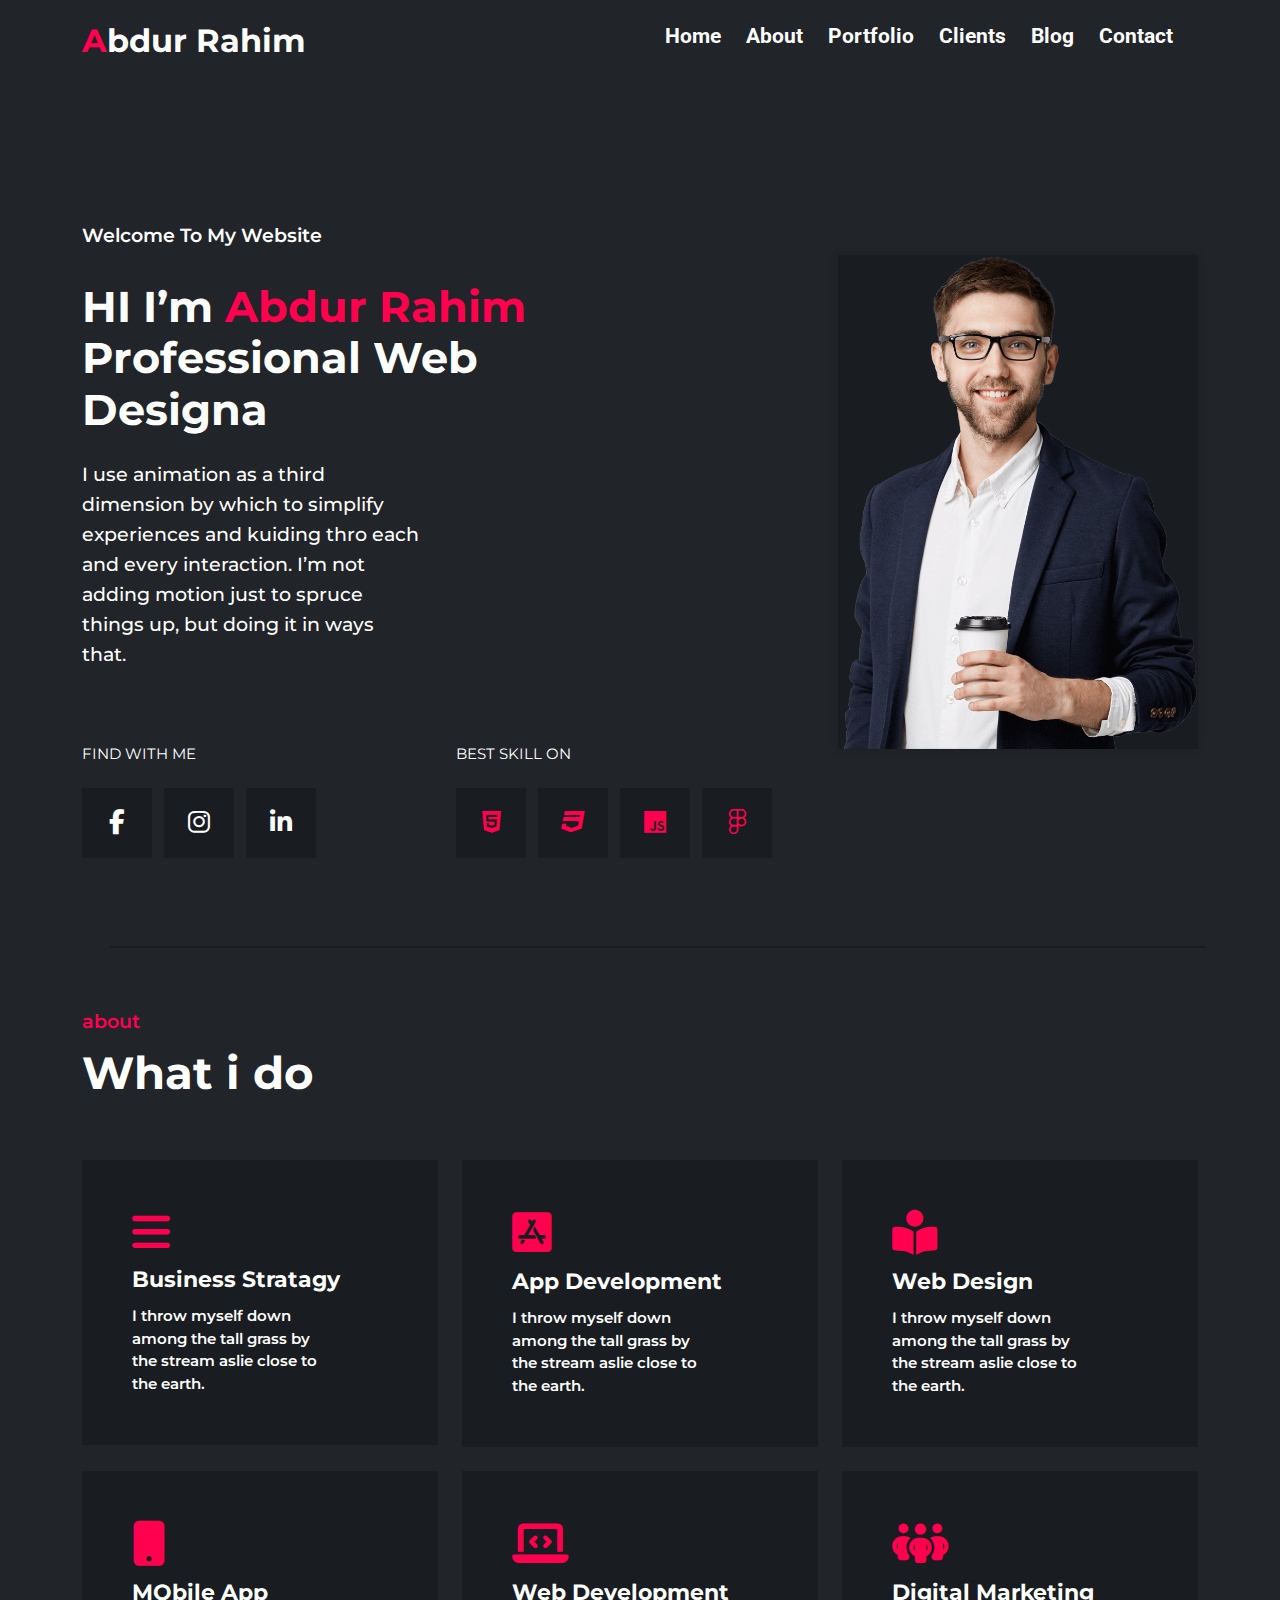
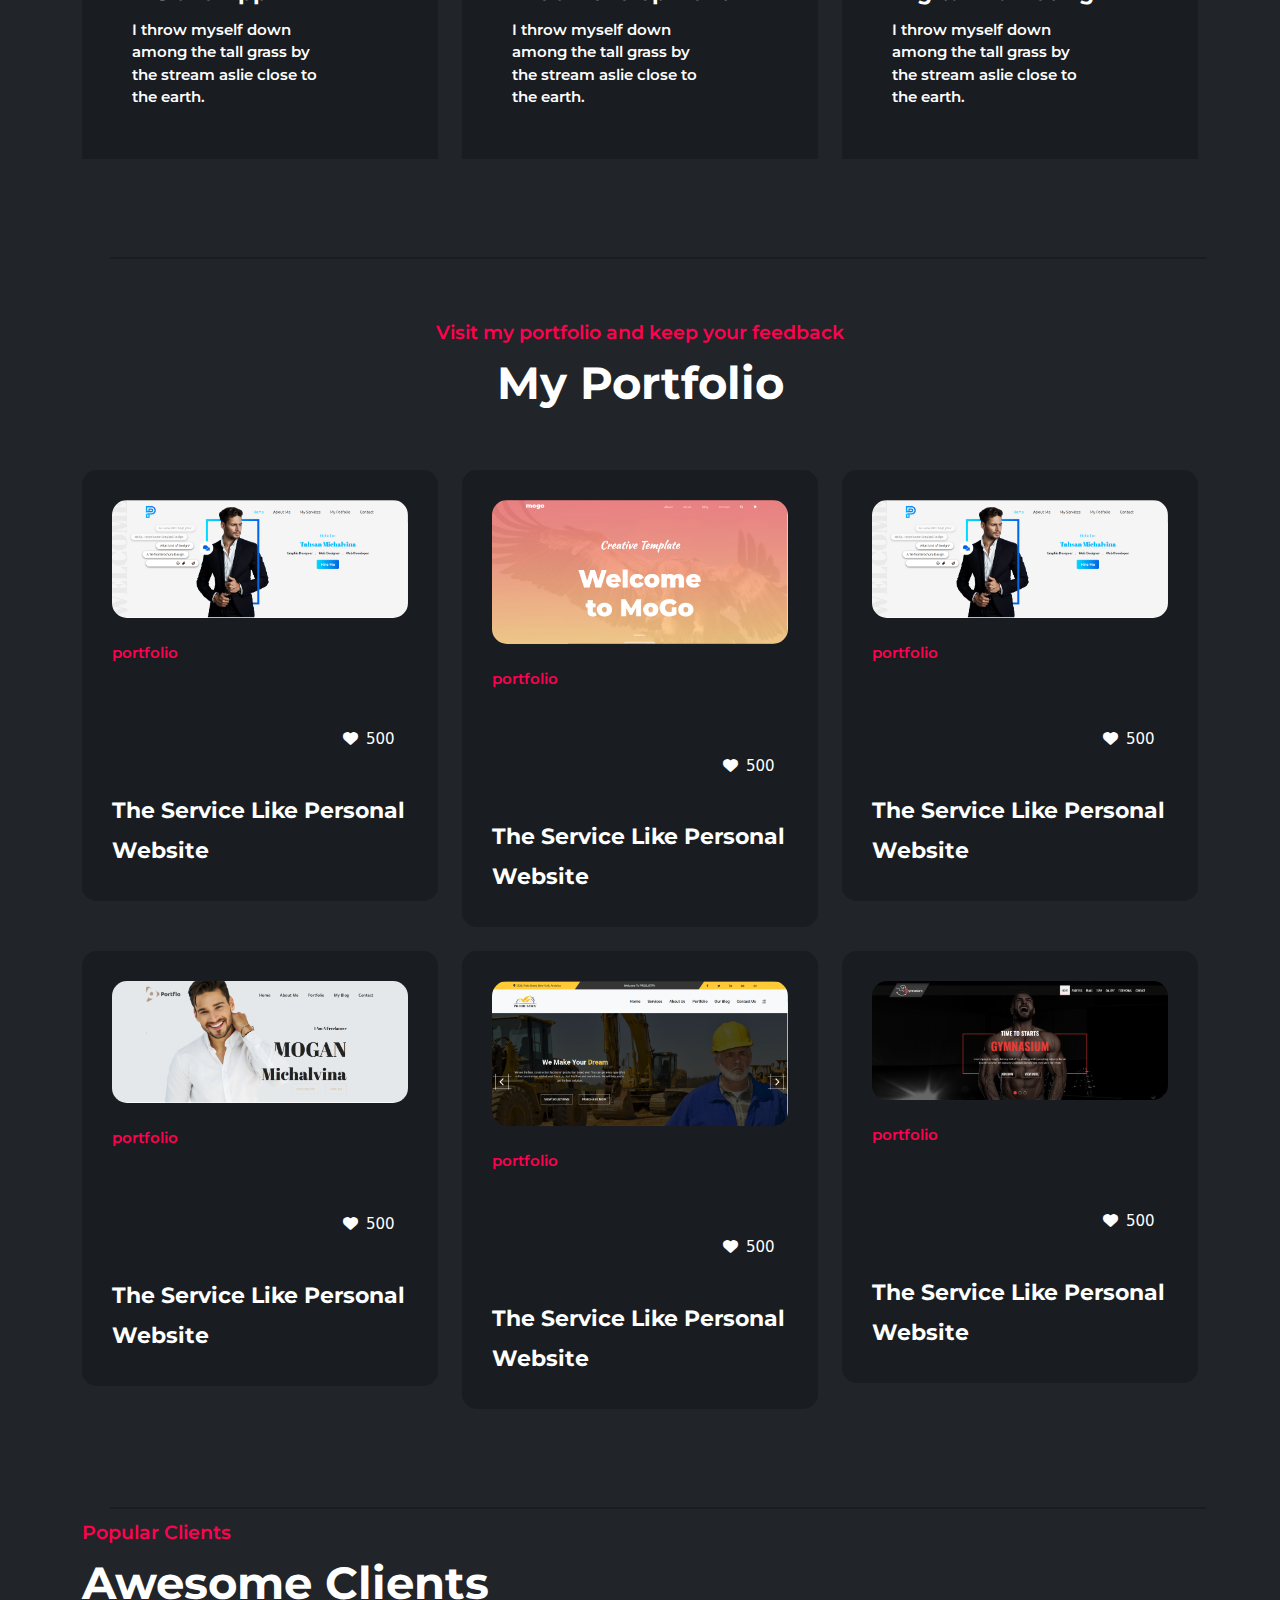
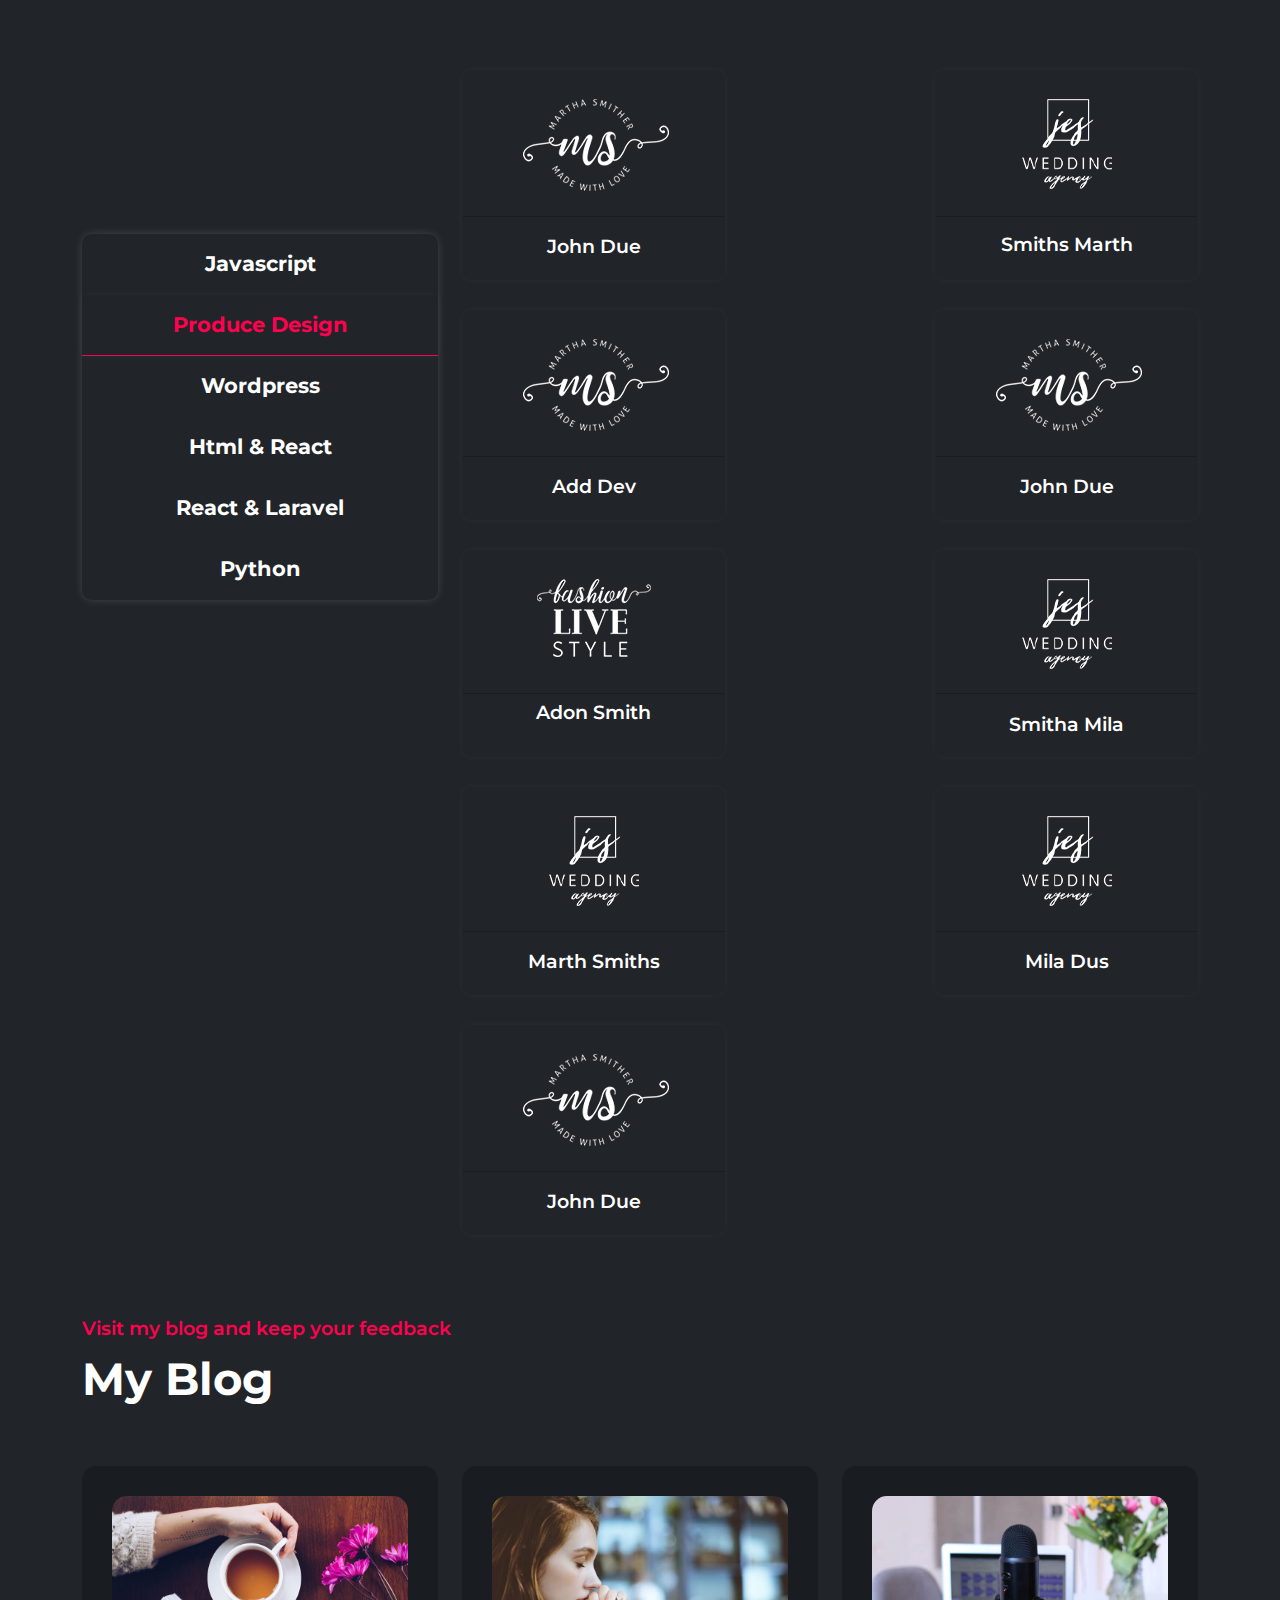
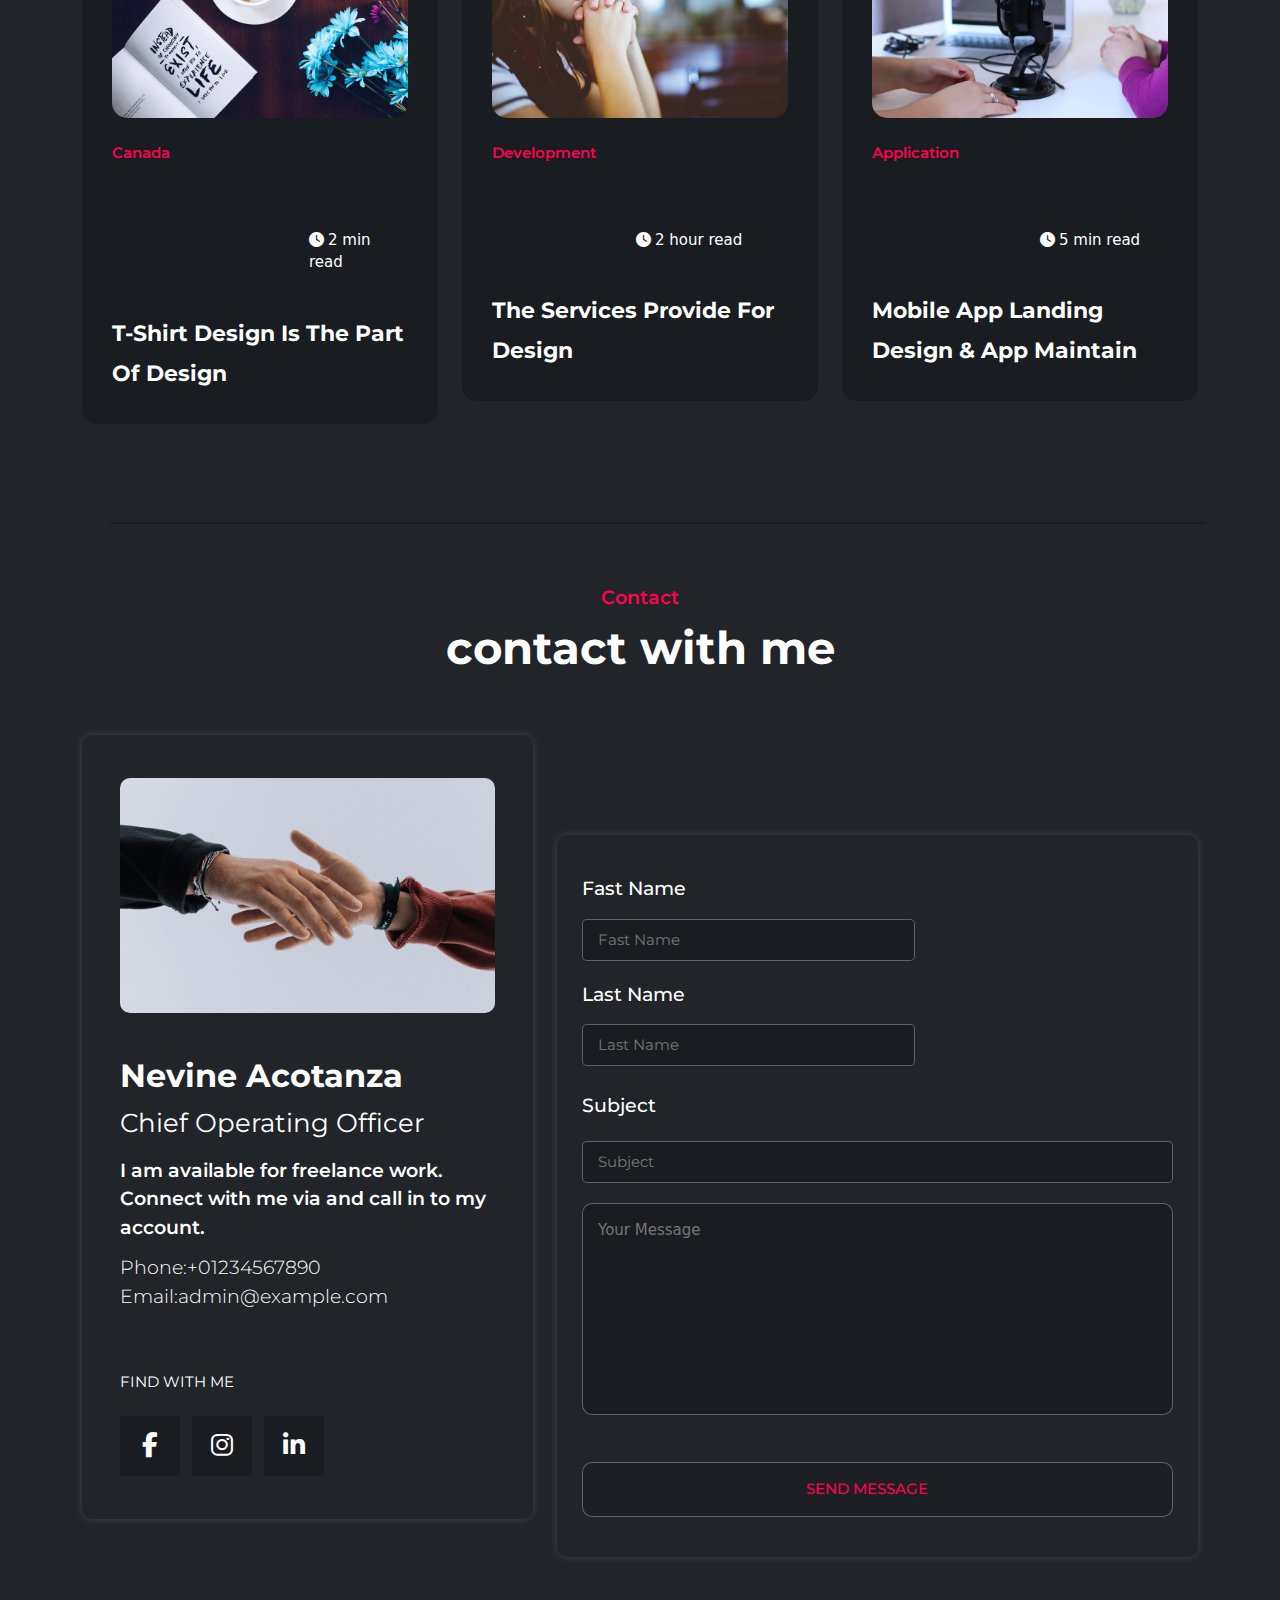
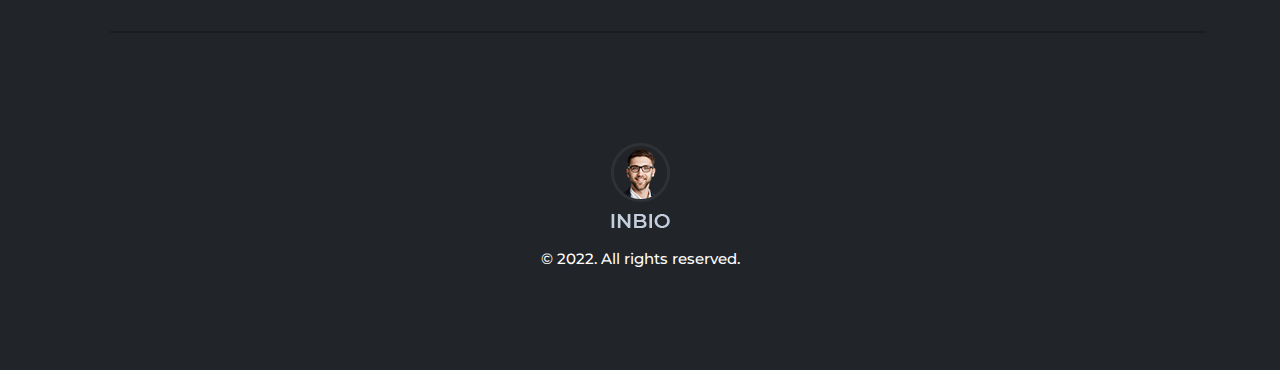
==== index.html @ f0bd6eda "added file" ====
<!DOCTYPE html>
<html lang="en">

<head>
    <meta charset="UTF-8">
    <meta http-equiv="X-UA-Compatible" content="IE=edge">
    <meta name="viewport" content="width=device-width, initial-scale=1.0">
    <title>portfolio</title>
    <!-- fonts starts -->
    <link
        href="https://fonts.googleapis.com/css2?family=Montserrat:wght@100;200;300;400;500;600;700;800;900&family=Roboto:wght@300;400;500;700&display=swap"
        rel="stylesheet">
    <!-- fonts ends -->

    <!-- fontawesome starts -->
    <link rel="stylesheet" href="https://cdnjs.cloudflare.com/ajax/libs/font-awesome/6.1.1/css/all.min.css">
    <!-- fontawesome ends -->

    <!-- bootstrap starts -->
    <link rel="stylesheet" href="css/bootstrap.min.css">
    <!-- bootstrap ends -->

    <!-- main css starts -->
    <link rel="stylesheet" href="css/style.css">
    <!-- main css ends -->
</head>

<body>
    <!-- manu starts -->
    <nav class="navbar navbar-expand-lg navbar-light bg-color1 p-0">
        <div class="container">
            <a class="navbar-brand text-capitalize mos-bold fs-32 text-white p-0" href="#"><span
                    class="brand">a</span>bdur rahim</a>
            <button class="navbar-toggler" type="button" data-bs-toggle="collapse"
                data-bs-target="#navbarSupportedContent" aria-controls="navbarSupportedContent" aria-expanded="false"
                aria-label="Toggle navigation">
                <span class="navbar-toggler-icon"></span>
            </button>
            <div class="collapse navbar-collapse" id="navbarSupportedContent">
                <ul class="navbar-nav ms-auto mb-2 mb-lg-0 ">
                    <li class="nav-item">
                        <a class="nav-link active robo-bold fs-21 text-capitalize text-white p-0" aria-current="page"
                            href="#">Home</a>
                    </li>
                    <li class="nav-item">
                        <a class="nav-link active robo-bold fs-21 text-capitalize text-white p-0" aria-current="page"
                            href="#">about</a>
                    </li>
                    <li class="nav-item">
                        <a class="nav-link active robo-bold fs-21 text-capitalize text-white p-0" aria-current="page"
                            href="#">portfolio</a>
                    </li>
                    <li class="nav-item">
                        <a class="nav-link active robo-bold fs-21 text-capitalize text-white p-0" aria-current="page"
                            href="#">clients</a>
                    </li>
                    <li class="nav-item">
                        <a class="nav-link active robo-bold fs-21 text-capitalize text-white p-0" aria-current="page"
                            href="#">blog</a>
                    </li>
                    <li class="nav-item">
                        <a class="nav-link active robo-bold fs-21 text-capitalize text-white p-0" aria-current="page"
                            href="#">contact</a>
                    </li>
                </ul>
            </div>
        </div>
    </nav>
    <!-- manu ends -->

    <!-- banner starts -->
    <section id="banner">
        <div class="container">
            <div class="row">

                <div class="col-lg-7">
                    <div class="banner-text">
                        <p class="mb-0 ps-0 banner-head mos-semi fs-19 text-white text-capitalize">welcome to my website
                        </p>
                        <h5 class="mb-0 fs-43 mos-bold text-capitalize text-white">HI I’m <span class="brand">Abdur
                                Rahim</span> professional web designa</h5>
                        <p class="mb-0 ps-0 banner-para mos-med fs-19 text-white">I use animation as a third dimension
                            by which to simplify experiences and kuiding thro each and every interaction. I’m not adding
                            motion just to spruce things up, but doing it in ways that.</p>
                        <div class="icon d-flex">
                            <div class="banner-icon">
                                <h6 class="mb-0 mos-reg fs-15 text-white text-capitalize">FIND WITH ME</h6>
                                <ul class="mb-0 ps-0 d-flex">
                                    <li><a href="#"><i class="fab fa-facebook-f text-white"></i></a></li>
                                    <li><a href="#"><i class="fab fa-instagram text-white"></i></a></li>
                                    <li><a href="#"><i class="fab fa-linkedin-in text-white"></i></a></li>               
                                </ul>
                            </div>
                            <div class="banner-icon">
                                <h6 class="mb-0 mos-reg fs-15 text-white text-capitalize">BEST SKILL ON</h6>
                                <ul class="mb-0 ps-0 d-flex">
                                    <li><i class="fa-brands fa-html5 brand"></i></li>
                                    <li><i class="fa-brands fa-css3 brand"></i></li>
                                    <li><i class="fa-brands fa-js brand"></i></li>               
                                    <li><i class="fa-brands fa-figma brand"></i></li>               
                                </ul>
                            </div>
                        </div>          
                    </div>
                </div>

                <div class="col-lg-5">
                    <div class="banner-img ms-auto">
                        <img src="images/banner-01.png" alt="">
                    </div>
                </div>

            </div>
        </div>
    </section>
    <!-- banner ends -->

    <!-- about starts -->
    <section id="about">
        <div class="container">
            <span class="brand mos-semi fs-19">about</span>
            <h6 class="mb-0 head mos-bold fs-45 text-white">What i do</h6>
            <div class="row">
                <div class="col-lg-4">
                    <div class="about-item bg-color2">
                        <i class="fa-solid fa-bars brand fs-43"></i>
                        <h6 class="mb-0 item-head mos-bold fs-22 text-capitalize text-white">Business Stratagy</h6>
                        <p class="mb-0 mos-semi fs-15 text-white item-para">I throw myself down among the tall grass by the stream aslie close to the earth.</p>
                    </div>
                </div>
                <div class="col-lg-4">
                    <div class="about-item bg-color2">
                        <i class="fa-brands fa-app-store-ios brand fs-45"></i>
                        <h6 class="mb-0 item-head mos-bold fs-22 text-capitalize text-white">App Development</h6>
                        <p class="mb-0 mos-semi fs-15 text-white item-para">I throw myself down among the tall grass by the stream aslie close to the earth.</p>
                    </div>
                </div>
                <div class="col-lg-4">
                    <div class="about-item bg-color2">
                        <i class="fa-solid fa-book-open-reader brand fs-45"></i>
                        <h6 class="mb-0 item-head mos-bold fs-22 text-capitalize text-white">Web design</h6>
                        <p class="mb-0 mos-semi fs-15 text-white item-para">I throw myself down among the tall grass by the stream aslie close to the earth.</p>
                    </div>
                </div>
                <div class="col-lg-4">
                    <div class="about-item bg-color2">
                        <i class="fa-solid fa-mobile-button brand fs-45"></i>
                        <h6 class="mb-0 item-head mos-bold fs-22 text-capitalize text-white">MObile App</h6>
                        <p class="mb-0 mos-semi fs-15 text-white item-para">I throw myself down among the tall grass by the stream aslie close to the earth.</p>
                    </div>
                </div>
                <div class="col-lg-4">
                    <div class="about-item bg-color2">
                        <i class="fa-solid fa-laptop-code brand fs-45"></i>
                        <h6 class="mb-0 item-head mos-bold fs-22 text-capitalize text-white">web Development</h6>
                        <p class="mb-0 mos-semi fs-15 text-white item-para">I throw myself down among the tall grass by the stream aslie close to the earth.</p>
                    </div>
                </div>
                <div class="col-lg-4">
                    <div class="about-item bg-color2">
                        <i class="fa-solid fa-people-group brand fs-45"></i>
                        <h6 class="mb-0 item-head mos-bold fs-22 text-capitalize text-white">digital marketing</h6>
                        <p class="mb-0 mos-semi fs-15 text-white item-para">I throw myself down among the tall grass by the stream aslie close to the earth.</p>
                    </div>
                </div>
            </div>
        </div>
    </section>
    <!-- about ends -->

    <!-- portfolio starts -->
    <section id="portfolio">
        <div class="container">
            <span class="brand mos-semi fs-19 d-block text-center">Visit my portfolio and keep your feedback</span>
            <h6 class="mb-0 head mos-bold fs-45 text-white text-center">My Portfolio</h6>
            <div class="row">
                <div class="col-lg-4">
                    <div class="portfolio-item bg-color2">
                        <img src="images/porfilio-2.png" alt="portfolio-img">
                        <span class="por-left brand mos-semi fs-15 d-inline-block">portfolio</span>
                        <span class="por-right d-inline-block text-white fs-15"><i class="fa-solid fa-heart me-2"></i>500</span>
                        <h5 class="mb-0 mos-bold fs-22 text-white text-capitalize">The service like personal website</h5>
                    </div>
                </div>
                <div class="col-lg-4">
                    <div class="portfolio-item bg-color2">
                        <img src="images/mogo.png" alt="portfolio-img">
                        <span class="por-left brand mos-semi fs-15 d-inline-block">portfolio</span>
                        <span class="por-right d-inline-block text-white fs-15"><i class="fa-solid fa-heart me-2"></i>500</span>
                        <h5 class="mb-0 mos-bold fs-22 text-white text-capitalize">The service like personal website</h5>
                    </div>
                </div>
                <div class="col-lg-4">
                    <div class="portfolio-item bg-color2">
                        <img src="images/porfilio-2.png" alt="portfolio-img">
                        <span class="por-left brand mos-semi fs-15 d-inline-block">portfolio</span>
                        <span class="por-right d-inline-block text-white fs-15"><i class="fa-solid fa-heart me-2"></i>500</span>
                        <h5 class="mb-0 mos-bold fs-22 text-white text-capitalize">The service like personal website</h5>
                    </div>
                </div>
                <div class="col-lg-4">
                    <div class="portfolio-item bg-color2">
                        <img src="images/portflo.png" alt="portfolio-img">
                        <span class="por-left brand mos-semi fs-15 d-inline-block">portfolio</span>
                        <span class="por-right d-inline-block text-white fs-15"><i class="fa-solid fa-heart me-2"></i>500</span>
                        <h5 class="mb-0 mos-bold fs-22 text-white text-capitalize">The service like personal website</h5>
                    </div>
                </div>
                <div class="col-lg-4">
                    <div class="portfolio-item bg-color2">
                        <img src="images/produstry.png" alt="portfolio-img">
                        <span class="por-left brand mos-semi fs-15 d-inline-block">portfolio</span>
                        <span class="por-right d-inline-block text-white fs-15"><i class="fa-solid fa-heart me-2"></i>500</span>
                        <h5 class="mb-0 mos-bold fs-22 text-white text-capitalize">The service like personal website</h5>
                    </div>
                </div>
                <div class="col-lg-4">
                    <div class="portfolio-item bg-color2">
                        <img src="images/gym.png" alt="portfolio-img">
                        <span class="por-left brand mos-semi fs-15 d-inline-block">portfolio</span>
                        <span class="por-right d-inline-block text-white fs-15"><i class="fa-solid fa-heart me-2"></i>500</span>
                        <h5 class="mb-0 mos-bold fs-22 text-white text-capitalize">The service like personal website</h5>
                    </div>
                </div>
            </div>
        </div>
    </section>
    <!-- portfolio ends -->

    <!-- clients starts -->
    <section id="client">
        <div class="container">
            <span class="brand mos-semi fs-19 d-block">Popular Clients</span>
            <h6 class="mb-0 head mos-bold fs-45 text-white">Awesome Clients</h6>
            <div class="row">
                <div class="col-lg-4 text-center">
                    <div class="client-work">
                        <ul class="mb-0 ps-0 client-list bg-color1">
                            <li class="text-white mos-bold fs-21 text-capitalize">javascript</li>
                            <li class="text-white mos-bold fs-21 text-capitalize active">produce design</li>
                            <li class="text-white mos-bold fs-21 text-capitalize">Wordpress</li>
                            <li class="text-white mos-bold fs-21 text-capitalize">Html & React</li>
                            <li class="text-white mos-bold fs-21 text-capitalize">React & Laravel</li>
                            <li class="text-white mos-bold fs-21 text-capitalize">Python</li>
                        </ul>
                    </div>
                </div>
                <div class="col-lg-8">
                    <div class="client-brand d-flex flex-wrap justify-content-between">
                        <div class="client-item text-center bg-color1">
                            <img src="images/client1.png" alt="client-logo">
                            <h6 class="mb-0 mos-semi text-white fs-19 text-capitalize">John Due</h6>
                        </div>
                        <div class="client-item text-center bg-color1">
                            <img src="images/client2.png" alt="client-logo">
                            <h6 class="mb-0 mos-semi text-white fs-19 text-capitalize">Smiths Marth</h6>
                        </div>
                        <div class="client-item text-center bg-color1">
                            <img src="images/client1.png" alt="client-logo">
                            <h6 class="mb-0 mos-semi text-white fs-19 text-capitalize">Add Dev</h6>
                        </div>
                        <div class="client-item text-center bg-color1">
                            <img src="images/client1.png" alt="client-logo">
                            <h6 class="mb-0 mos-semi text-white fs-19 text-capitalize">John Due</h6>
                        </div>
                        <div class="client-item text-center bg-color1">
                            <img src="images/client4.png" alt="client-logo">
                            <h6 class="mb-0 mos-semi text-white fs-19 text-capitalize">Adon Smith</h6>
                        </div>
                        <div class="client-item text-center bg-color1">
                            <img src="images/client2.png" alt="client-logo">
                            <h6 class="mb-0 mos-semi text-white fs-19 text-capitalize">Smitha Mila</h6>
                        </div>
                        <div class="client-item text-center bg-color1">
                            <img src="images/client2.png" alt="client-logo">
                            <h6 class="mb-0 mos-semi text-white fs-19 text-capitalize">Marth Smiths</h6>
                        </div>
                        <div class="client-item text-center bg-color1">
                            <img src="images/client2.png" alt="client-logo">
                            <h6 class="mb-0 mos-semi text-white fs-19 text-capitalize">Mila Dus</h6>
                        </div>
                        <div class="client-item text-center bg-color1">
                            <img src="images/client1.png" alt="client-logo">
                            <h6 class="mb-0 mos-semi text-white fs-19 text-capitalize">John Due</h6>
                        </div>
                       
                    </div>
                </div>
            </div>
        </div>
    </section>
    <!-- clients ends -->

    <!-- blog starts -->
    <section id="blog">
        <div class="container">
            <span class="brand mos-semi fs-19 d-block">Visit my blog and keep your feedback</span>
            <h6 class="mb-0 head mos-bold fs-45 text-white">My Blog</h6>
            <div class="row">
                <div class="col-lg-4">
                    <div class="blog-item bg-color2">
                        <img src="images/blog-01.jpg" alt="blog-img">
                        <span class="por-left brand mos-semi fs-15 d-inline-block">Canada</span>
                        <span class="por-right fast d-inline-block text-white fs-15"><i class="fa-solid fa-clock me-1"></i>2 min read</span>
                        <h5 class="mb-0 mos-bold fs-22 text-white text-capitalize">T-shirt design is the part of design</h5>
                    </div>
                </div>
                <div class="col-lg-4">
                    <div class="blog-item bg-color2">
                        <img src="images/blog-02.jpg" alt="blog-img">
                        <span class="por-left brand mos-semi fs-15 d-inline-block">Development</span>
                        <span class="por-right d-inline-block text-white fs-15"><i class="fa-solid fa-clock me-1"></i>2 hour read</span>
                        <h5 class="mb-0 mos-bold fs-22 text-white text-capitalize">The services provide for design </h5>
                    </div>
                </div>
                <div class="col-lg-4">
                    <div class="blog-item bg-color2">
                        <img src="images/blog-03.jpg" alt="blog-img">
                        <span class="por-left brand mos-semi fs-15 d-inline-block">Application</span>
                        <span class="por-right three d-inline-block text-white fs-15"><i class="fa-solid fa-clock me-1"></i>5 min read</span>
                        <h5 class="mb-0 mos-bold fs-22 text-white text-capitalize">Mobile app landing design & app maintain</h5>
                    </div>
                </div>
            </div>
        </div>
    </section>
    <!-- blog ends -->

    <!-- contact starts -->
    <section id="contact">
        <div class="container">
            <span class="brand mos-semi fs-19 d-block text-center">Contact</span>
            <h6 class="mb-0 head mos-bold fs-45 text-white text-center">contact with me</h6>
            <div class="row">
                <div class="col-lg-5">
                    <div class="contact-text bg-color1">
                        <img src="images/contact1.png" alt="contact-image">
                        <h5 class="mb-0 mos-bold fs-32 text-capitalize text-white">Nevine Acotanza</h5>
                        <h6 class="mb-0 mos-reg fs-26 text-capitalize text-white">Chief Operating Officer</h6>
                        <p class="mb-0 mos-semi fs-19 text-white">I am available for freelance work. Connect with me via and call in to my account. </p>
                        <span class="mos-light fs-19 text-white">Phone:+01234567890 </span>
                        <span class="mos-light fs-19 text-white">Email:admin@example.com</span>
                        <div class="contact-icon ">
                            <h6 class="mb-0 mos-reg fs-15 text-white text-capitalize">FIND WITH ME</h6>
                            <ul class="mb-0 ps-0 d-flex ">
                                <li><a href="#"><i class="fab fa-facebook-f text-white"></i></a></li>
                                <li><a href="#"><i class="fab fa-instagram text-white"></i></a></li>
                                <li><a href="#"><i class="fab fa-linkedin-in text-white"></i></a></li>               
                            </ul>
                        </div>
                    </div>
                </div>
                <div class="col-lg-7">
                    <div class="contact-input">
                        <label for="name" class="text-white mos-med fs-19 text-white text-capitalize">fast name <br> <input class=" fast-one fast-input" type="text" id="name" placeholder="fast name"></label>
                        <label for="last" class="text-white mos-med fs-19 text-white text-capitalize">last name <br> <input class="fast-one " type="text" id="last" placeholder="last name"></label>
                        <label  for="subject" class="text-white mos-med fs-19 text-white text-capitalize subject">subject <br> <input class="fast-one subject" type="text" id="subject" placeholder="subject"></label>
                        <textarea class="message bg-color2 w-100 fs-15 text-capitalize" name="" id="" cols="30" rows="8" placeholder="your message"></textarea>
                        <button class="submit w-100 mos-med fs-15 text-capitalize brand" type="submit">SEND MESSAGE<i class="fa-solid fa-arrow-right ms-2"></i></button>
                    </div>
                </div>
            </div>
        </div>
    </section>
    <!-- contact ends -->

    <!-- footer starts -->
    <footer id="footer">
        <div class="container">
            <div class="row">
                <div class="col-lg-12">
                    <div class="footer-content text-center">
                        <img src="images/logo-vertical.png" alt="footer-logo">
                        <p class="mb-0 ps-0 text-white mos-med fs-15">&copy; 2022. All rights reserved.</p>
                    </div>
                </div>
            </div>
        </div>
    </footer>
    <!-- footer ends -->

    <script src="js/bootstrap.bundle.min.js"></script>
    <script src="js/custom.js"></script>

</body>

</html>
---- css/style.css ----
:root{
    --ff1:'Montserrat', sans-serif;
    --ff2:'Roboto', sans-serif;
    /* fonts */
    --brand:#FF014F;
    --tp-color:#f1f1f1;
    /* color */
    --bg-color:#212428;
    --bg-color2:#191C20;
    --bg-color3:#1C1F23;
    /*bg-color */
}

*{
    margin: 0;
    padding: 0;
}

body{
    background: var(--bg-color);
}

a{
    text-decoration: none;
}

ul,ol{
    list-style: none;
}

img{
    vertical-align: middle;
}

/*=================== 
    common css ends
====================*/
.fs-30{
    font-size: 30px;
}

.fs-32{
    font-size: 32px;
}

.fs-27{
    font-size: 27px;
}

.fs-52{
    font-size: 52px;
}

.fs-60{
    font-size: 60px;
}

.fs-21{
    font-size: 21px;
}

.fs-15{
    font-size: 15px;
}

.fs-26{
    font-size: 26px;
}

.fs-43{
    font-size: 43px;
}

.fs-22{
    font-size: 22px;
}

.fs-28{
    font-size: 28px;
}

.fs-19{
    font-size: 19px;
}

.fs-45{
    font-size: 45px;
}

/*=============== 
    fonts ends
=================*/
.head{
    margin-top: 9px;
    margin-bottom: 60px !important;
}

.brand{
    color: var(--brand);
}
.tp-color{
    color: var(--tp-color);
}

.bg-color1{
    background: var(--bg-color);
}

.bg-color2{
    background: var(--bg-color2);
}
/*=============== 
    color ends
=================*/
.mos-light{
    font-family: var(--ff1);
    font-weight: 300;
}

.mos-reg{
    font-family: var(--ff1);
    font-weight: 400;
}

.mos-med{
    font-family: var(--ff1);
    font-weight: 500;
}

.mos-semi{
    font-family: var(--ff1);
    font-weight: 600;
}

.mos-bold{
    font-family: var(--ff1);
    font-weight: 700;
}

.robo-light{
    font-family: var(--ff2);
    font-weight: 300;
}

.robo-reg{
    font-family: var(--ff2);
    font-weight: 400;
}

.robo-med{
    font-family: var(--ff2);
    font-weight: 500;
}

.robo-bold{
    font-family: var(--ff2);
    font-weight: 700;
}

/*====================
    font-family ends
=====================*/
.navbar{
    padding: 17px 0 !important;
}

.navbar .navbar-nav .nav-item .nav-link{
    margin-right: 25px;
    padding-bottom: 8px !important;
    position: relative;
    transition: all linear 0.4s;
}

.navbar .navbar-nav .nav-item .nav-link:hover{
    color: var(--brand) !important;
}

.navbar .navbar-nav .nav-item .nav-link::after{
    content: '';
    width: 0%;
    height: 2px;
    background: var(--brand);
    position: absolute;
    bottom: 0;
    left: 0;
    transition: all linear 0.4s;
}
.navbar .navbar-nav .nav-item .nav-link:hover::after{
    width: 100%;
}

/*================ 
    manu ends
==================*/
#banner{
    padding-bottom: 100px;
    position: relative;
}

#banner::after {
	content: '';
	width: 85.6%;
	height: 2px;
	background-color: var(--bg-color2);
	position: absolute;
	left: 110px;
	bottom: 10px;
}

#banner .banner-text .banner-head{
    padding-top: 140px;
}

#banner .banner-text h5{
    padding-top: 30px;
    width: 80%;
}

#banner .banner-text .banner-para {
	padding-top: 25px;
	line-height: 30px;
	padding-right: 303px;
}

#banner .banner-text .banner-icon{
    padding-top: 75px;
}

#banner .banner-text .banner-icon ul{
    margin-top: 25px;
}

#banner .banner-text .banner-icon ul li {
	width: 70px;
	line-height: 70px;
	text-align: center;
	background: var(--bg-color2);
	font-size: 25px;
	margin-right: 12px;
    cursor: pointer;
    transition: all linear 0.4s;
}

#banner .banner-text .banner-icon ul li:last-child{
    margin-right: 0;
}

#banner .banner-text .banner-icon ul li:hover{
    box-shadow: 0px -1px 4px 0px rgba(255, 255, 255, 0.2);
}

#banner .banner-text .banner-icon ul li a i{
    transition: all linear 0.4s;
}

#banner .banner-text .banner-icon ul li:hover a i{
    color: var(--brand) !important;
}

#banner .banner-text .icon .banner-icon:first-of-type{
    margin-right: 140px;
}

#banner .banner-img {
	width: 360px;
	background-color: var(--bg-color2);
	margin-top: 173px;
	box-shadow: 0px 0px 10px -1px rgba(0, 0, 0, 0.19);
}

#banner .banner-img img{
    width: 100%;
}
/*================ 
    banner ends
==================*/
#about{
    padding-top: 50px;
    padding-bottom: 86px;
    position: relative;
}

#about::after {
	content: '';
	width: 85.6%;
	height: 2px;
	background-color: var(--bg-color2);
	position: absolute;
	left: 110px;
	bottom: 10px;
}

#about .about-item{
    padding: 50px;
    margin-bottom: 24px;
    transition: all linear 0.4s;
}

#about .about-item:hover{
    box-shadow: 0px 0px 10px -1px rgba(255, 255, 255, 0.19);
    transform: scale(1.07);
}

#about .about-item i{
    padding-bottom: 14px;
}

#about .about-item .item-head{
    padding-bottom: 12px;
}

#about .about-item .item-para {
	margin-right: 53px;
}
/*================ 
    about ends
==================*/
#portfolio{
    padding-top: 50px;
    padding-bottom: 86px;
    position: relative;
}

#portfolio::after {
	content: '';
	width: 85.6%;
	height: 2px;
	background-color: var(--bg-color2);
	position: absolute;
	left: 110px;
	bottom: 10px;
}

#portfolio .portfolio-item{
    margin-bottom: 24px;
    padding: 30px;
    border-radius: 15px;
    transition: all linear 0.4s;
}


#portfolio .portfolio-item:hover{
    box-shadow: 0px 0px 10px -1px rgba(255, 255, 255, 0.19);
}

#portfolio .portfolio-item img{
    width: 100%;
    border-radius: 15px;
    transition: all linear 0.4s;
}

#portfolio .portfolio-item:hover img{
    transform: scale(1.05);
}

#portfolio .portfolio-item .por-right {
	padding-left: 231px;
}

#portfolio .portfolio-item .por-right i{
    transition: all linear 0.4s;
}

#portfolio .portfolio-item:hover .por-right i{
    color: var(--brand);
}

#portfolio .portfolio-item .por-left,.por-right{
    padding-top: 24px;
    padding-bottom: 40px;
}
#portfolio .portfolio-item h5{
    line-height: 40px;
}
/*===================
    portfolio ends
=====================*/
#client .client-work {
	padding-top: 164px;
}

#client .client-work .client-list{
    box-shadow: 0px 0px 10px -1px rgba(255, 255, 255, 0.19);
    border-radius: 10px;
}

#client .client-work .client-list li{
    line-height: 60px;
    transition: all linear 0.4s;
    border-bottom: 1px solid transparent;
}

#client .client-work .client-list .active{
    color: var(--brand) !important;
    box-shadow: 0px 0px 10px -1px rgba(255, 255, 255, 0.055);
    border-bottom: 1px solid var(--brand);

}

#client .client-work .client-list li:hover{
    border-radius: 10px;
    box-shadow: 0px 0px 10px -1px rgba(255, 255, 255, 0.055);
    color: var(--brand) !important;
    border-bottom: 1px solid var(--brand);
}

#client .client-brand .client-item{
    box-shadow: 0px 0px 10px -1px rgba(255, 255, 255, 0.055);
    width: 263px;
    padding: 0 60px;
    position: relative;
    margin-bottom: 30px;
    border-radius: 10px;
    border: 1px solid transparent;
    transition: all linear 0.4s;
}

#client .client-brand .client-item:hover{
    border: 1px solid rgba(255, 1, 77, 0.356);
}


#client .client-brand .client-item::after {
	content: '';
	width: 100%;
	height: 1px;
	border-bottom: 1px solid var(--bg-color2);
	position: absolute;
	left: 0;
	bottom: 62px;
    transition: all linear 0.4s;
}

#client .client-brand .client-item:hover::after{
    border-color: rgba(255, 1, 77, 0.356);
}

#client .client-brand .client-item img{
    padding-top: 28px;
    padding-bottom: 25px;
}

#client .client-brand .client-item h6{
    padding: 20px 0;
}

/*===================
    client ends
=====================*/
#blog{
    padding-top: 50px;
    padding-bottom: 86px;
    position: relative;
}

#blog::after {
	content: '';
	width: 85.6%;
	height: 2px;
	background-color: var(--bg-color2);
	position: absolute;
	left: 110px;
	bottom: 10px;
}

#blog .blog-item{
    margin-bottom: 24px;
    padding: 30px;
    border-radius: 15px;
    transition: all linear 0.4s;
}


#blog .blog-item:hover{
    box-shadow: 0px 0px 10px -1px rgba(255, 255, 255, 0.19);
}

#blog .blog-item img{
    width: 100%;
    border-radius: 15px;
    transition: all linear 0.4s;
}

#blog .blog-item:hover img{
    transform: scale(1.05);
}

#blog .blog-item .por-right{
	padding-left: 144px;
}

#blog .blog-item .fast {
	padding-left: 197px;
}

#blog .blog-item .three {
	padding-left: 168px;
}

#blog .blog-item .por-right i{
    transition: all linear 0.4s;
}

#blog .blog-item:hover .por-right i{
    color: var(--brand);
}
#blog .blog-item .por-left,.por-right{
    padding-top: 24px;
    padding-bottom: 40px;
}
#blog .blog-item h5{
    line-height: 40px;
    transition: all linear 0.4s;
}

#blog .blog-item:hover h5{
    color: var(--brand) !important;
}
/*===================
    blog ends
=====================*/
#contact{
    padding-top: 50px;
    padding-bottom: 86px;
    position: relative;
}

#contact::after {
	content: '';
	width: 85.6%;
	height: 2px;
	background-color: var(--bg-color2);
	position: absolute;
	left: 110px;
	bottom: 10px;
}

#contact .contact-text{
    box-shadow: 0px 0px 10px -1px rgba(255, 255, 255, 0.19);
    padding: 43px 38px;
    border-radius: 10px;

}

#contact .contact-text img{
    border-radius: 10px;
    width: 100%;
}

#contact .contact-text h5{
    padding-top: 44px;
}

#contact .contact-text h6{
    padding-top: 12px;
}

#contact .contact-text p{
    padding-top: 18px;
    padding-bottom: 12px;
}


#contact .contact-text .contact-icon{
    padding-top: 50px;
}

#contact .contact-text .contact-icon ul{
    margin-top: 25px;
}

#contact .contact-text .contact-icon ul li {
	width: 60px;
	line-height: 60px;
	text-align: center;
	background: var(--bg-color2);
	font-size: 25px;
	margin-right: 12px;
    cursor: pointer;
    transition: all linear 0.4s;
}

#contact .contact-text .contact-icon ul li:last-child{
    margin-right: 0;
}

#contact .contact-text .contact-icon ul li:hover{
    box-shadow: 0px -1px 4px 0px rgba(255, 255, 255, 0.2);
}

#contact .contact-text .contact-icon ul li a i{
    transition: all linear 0.4s;
}

#contact .contact-text .contact-icon ul li:hover a i{
    color: var(--brand) !important;
}

#contact .contact-input{
    margin-top: 100px;
}

#contact .contact-input{
    box-shadow: 0px 0px 10px -1px rgba(255, 255, 255, 0.19);
    border-radius: 10px;
    padding: 40px 25px;
}

#contact .contact-input input{
    outline: none;
    border: 1px solid rgba(255, 255, 255, 0.3);
    background-color: var(--bg-color2);
    color: #ffff;
    font-size: 15px;
    text-transform: capitalize;
    margin-top: 15px;
    margin-bottom: 20px;
}

#contact .contact-input .fast-input {
	margin-right: 25px;
}

#contact .contact-input .fast-one{
    width: 333px;
    line-height: 40px;
    padding: 0 15px;
    border-radius: 5px;
}

#contact .contact-input .subject{
    width: 100%;
    line-height: 40px;
	/* border-radius: 10px; */
}

#contact .contact-input .message{
    border: none;
    outline: none;
    padding: 15px;
    color: #ffff;
    resize: none;
    border-radius: 10px;
    border: 1px solid rgba(255, 255, 255, 0.3);
}

#contact .contact-input .submit{
    border-radius: 10px;
    background: var(--bg-color3);
    border: 1px solid rgba(255, 255, 255, 0.3);

    margin-top: 40px;
    padding: 15px 0;
    transition: all linear 0.4s;
}

#contact .contact-input .submit:hover{
    box-shadow: 0px 0px 10px -1px rgba(255, 255, 255, 0.19);

}

#contact .contact-input .submit i{
    color: transparent;
    transition: all linear 0.4s;
}

#contact .contact-input .submit:hover i{
    color: var(--brand) !important;
}

/*=================
    contact ends
===================*/
#footer .footer-content{
    padding: 100px 0;
}

#footer .footer-content p{
    padding-top: 20px;
}

/*=================
    footer ends
===================*/
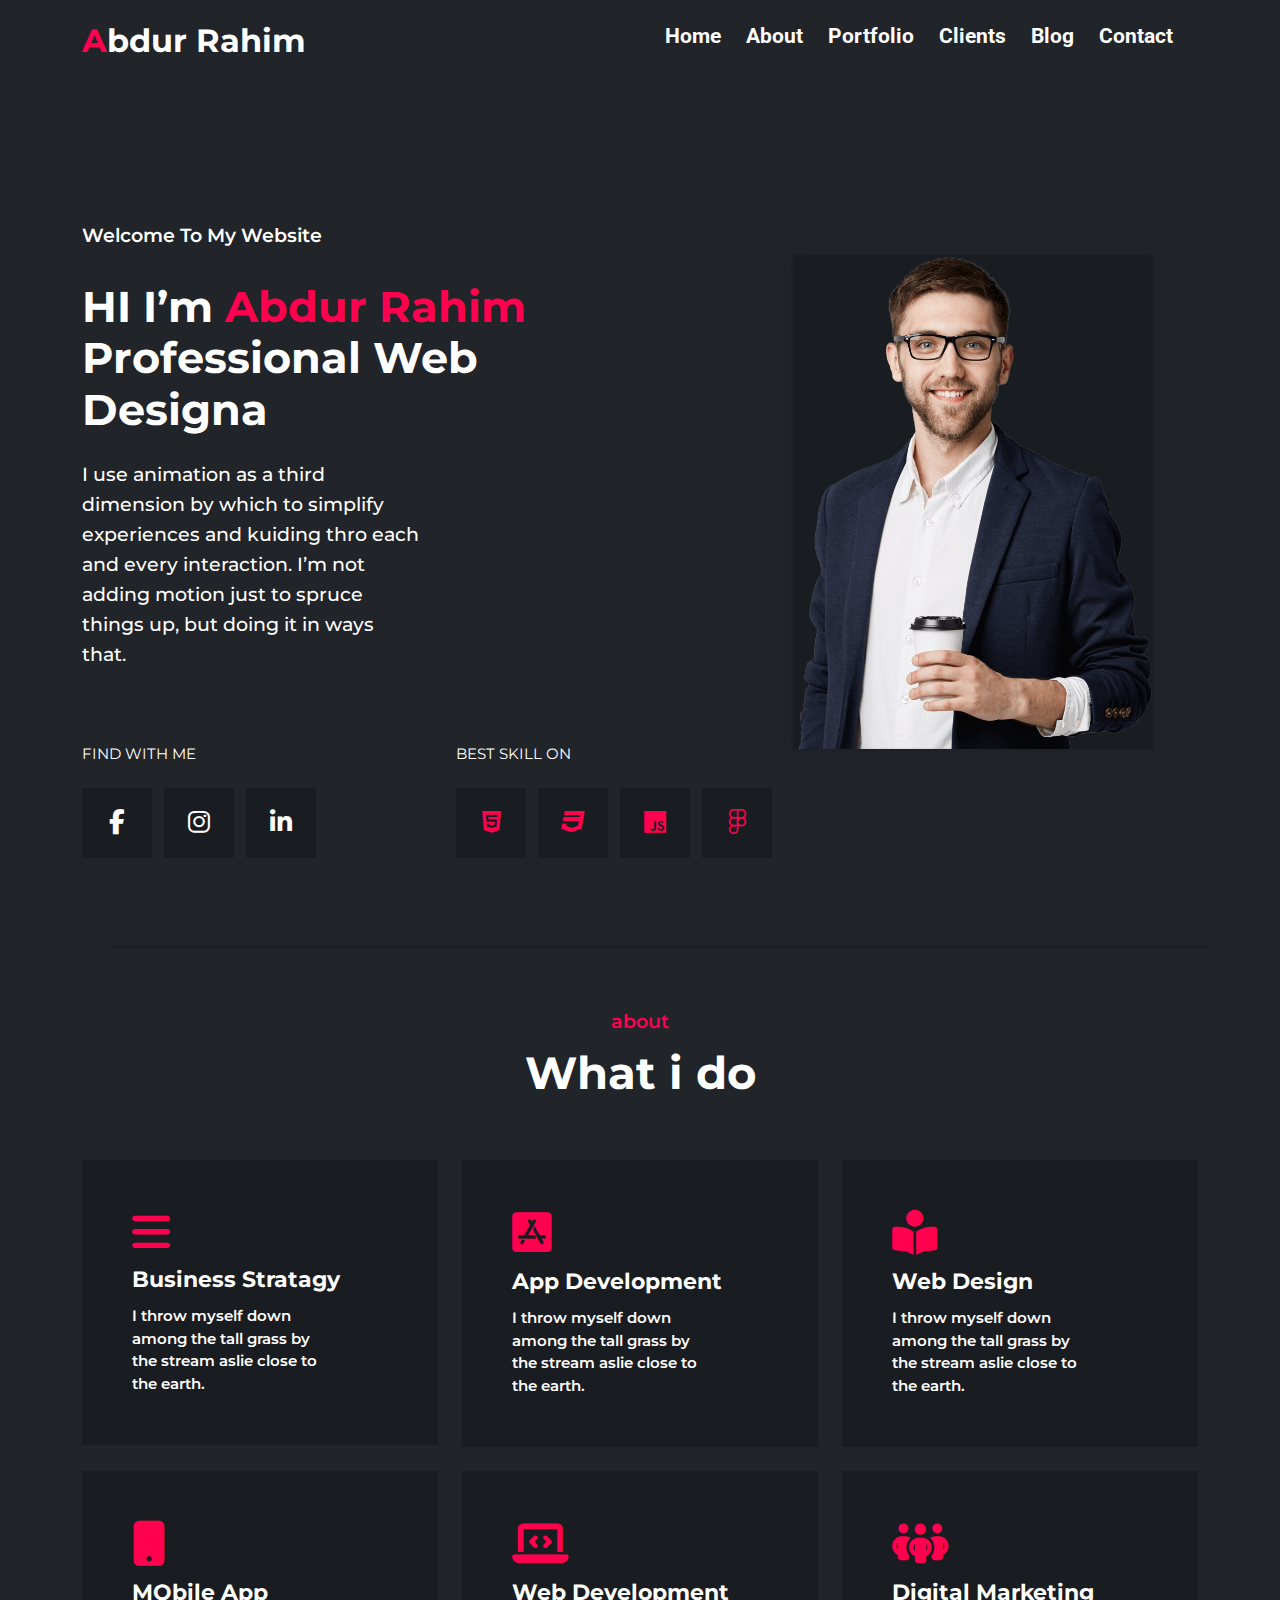
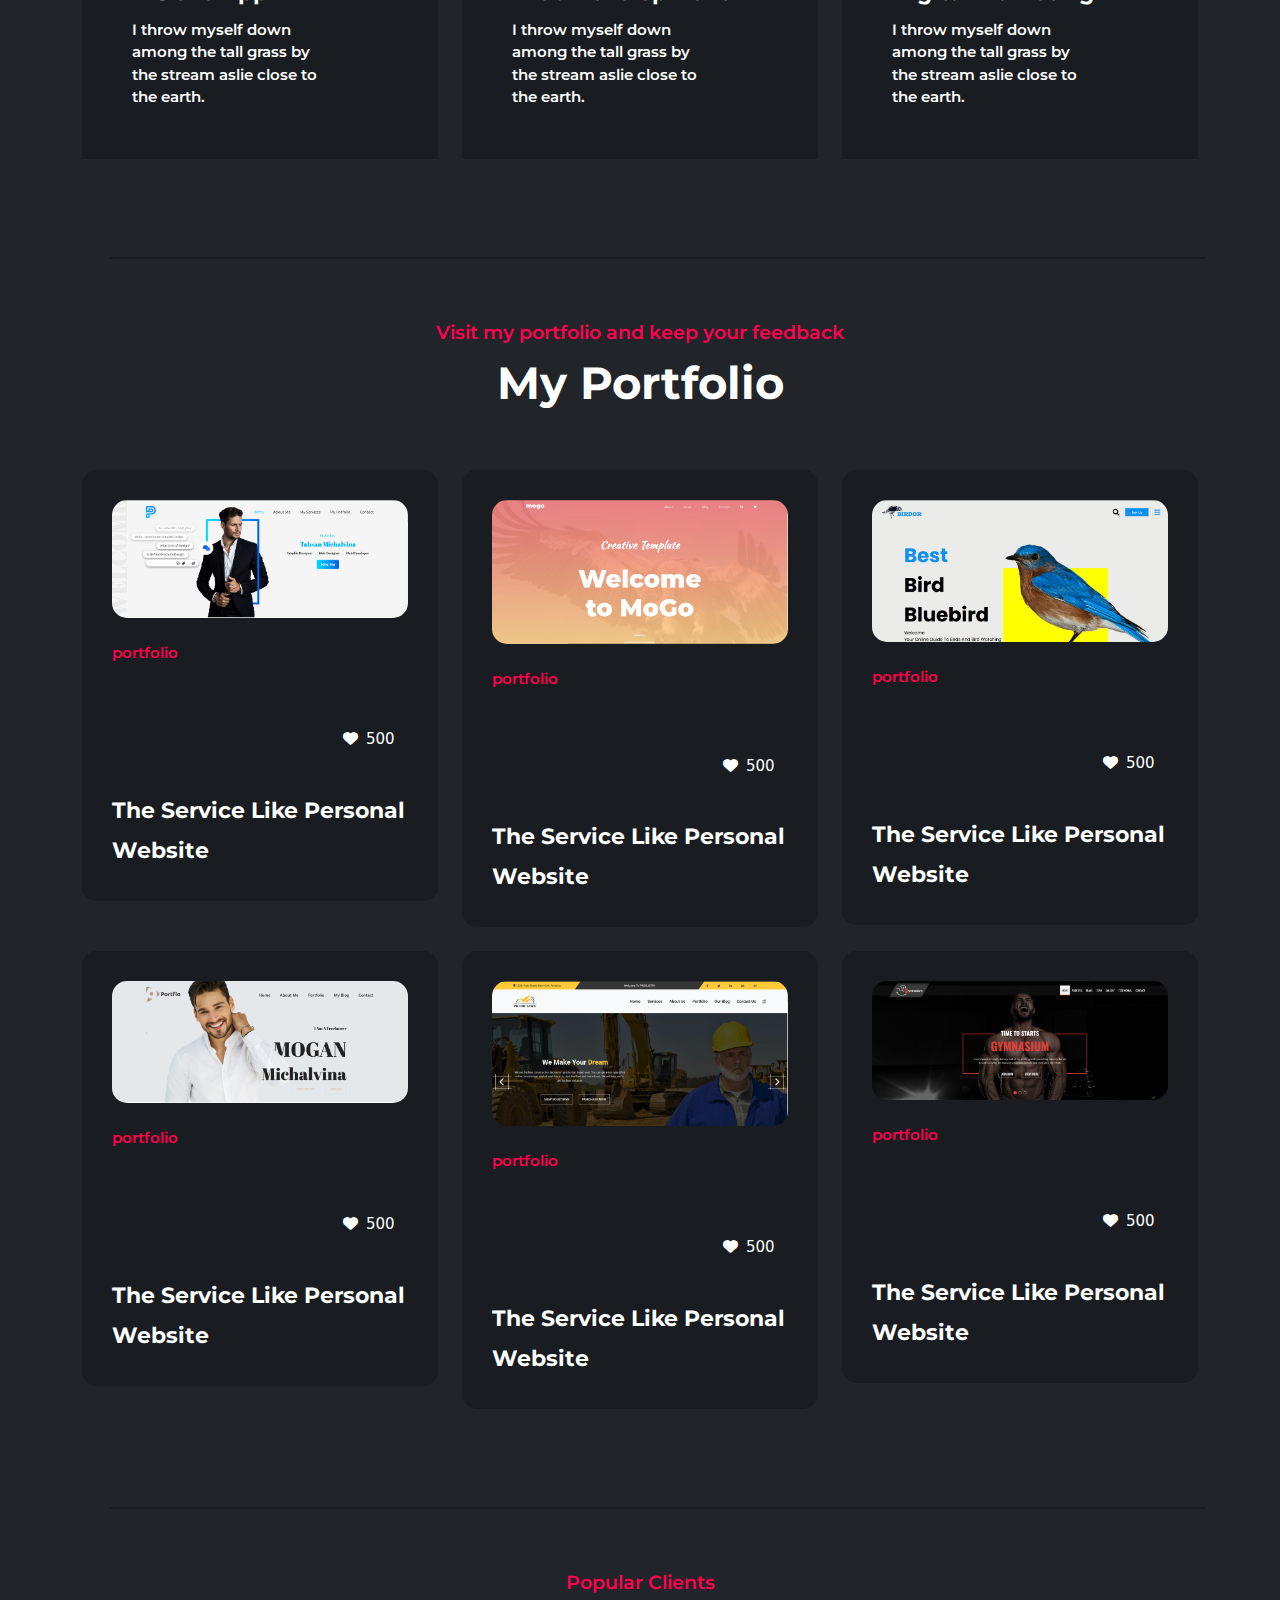
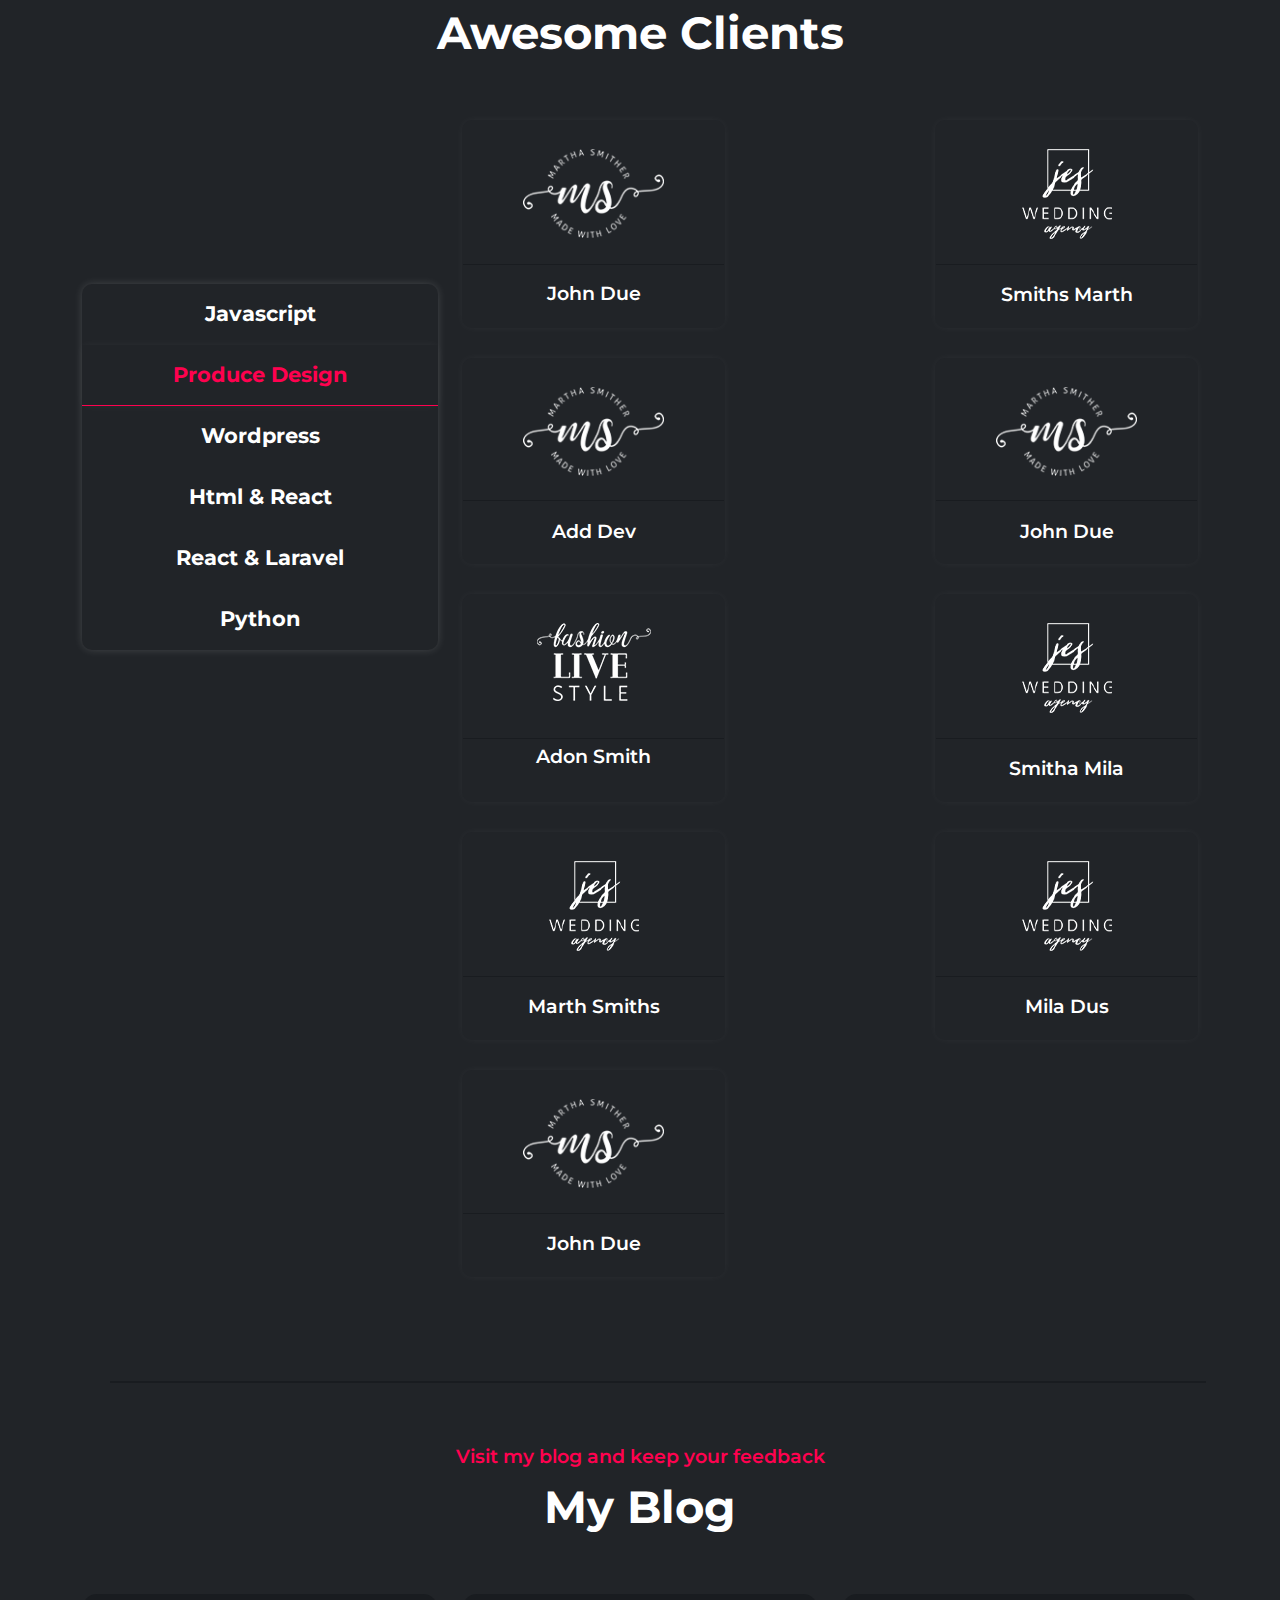
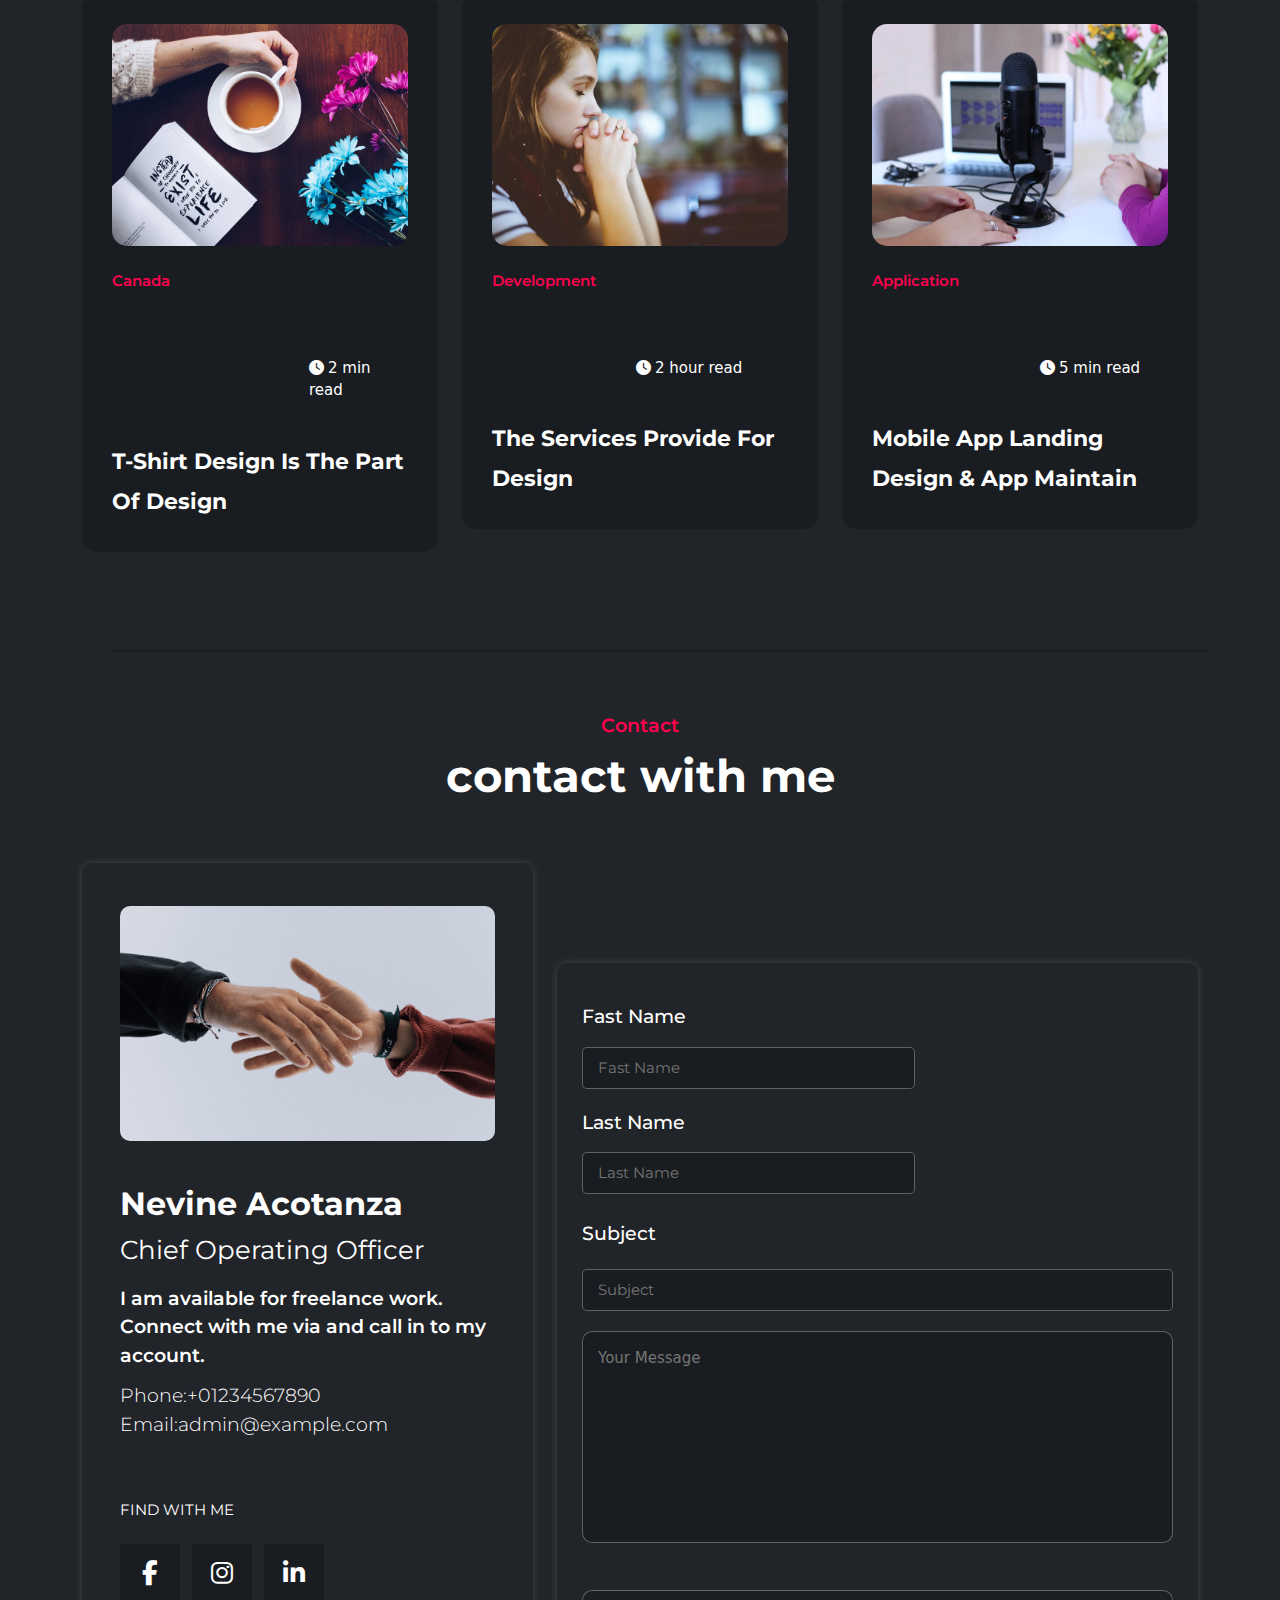
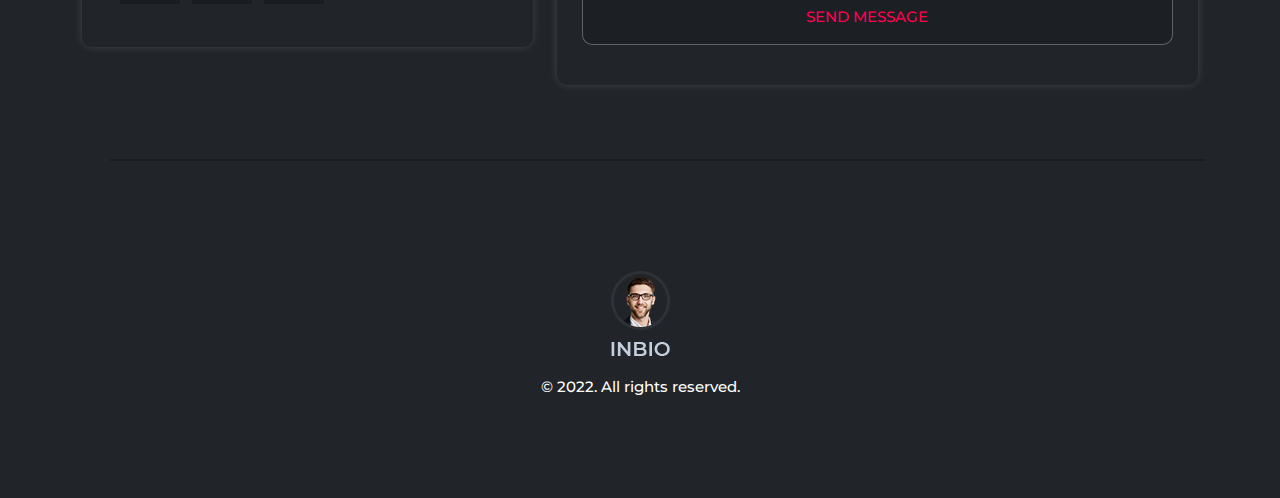
==== commit 5819f41c: "add new code" ====
--- a/index.html
+++ b/index.html
@@ -23,6 +23,10 @@
     <!-- main css starts -->
     <link rel="stylesheet" href="css/style.css">
     <!-- main css ends -->
+
+    <!-- responsive css starts -->
+    <link rel="stylesheet" href="css/responsive.css">
+    <!-- responsive css ends -->
 </head>
 
 <body>
@@ -34,10 +38,11 @@
             <button class="navbar-toggler" type="button" data-bs-toggle="collapse"
                 data-bs-target="#navbarSupportedContent" aria-controls="navbarSupportedContent" aria-expanded="false"
                 aria-label="Toggle navigation">
-                <span class="navbar-toggler-icon"></span>
+                <!-- <span class="navbar-toggler-icon"></span> -->
+                <span class="fa fa-bars navbar-icon"></span>
             </button>
             <div class="collapse navbar-collapse" id="navbarSupportedContent">
-                <ul class="navbar-nav ms-auto mb-2 mb-lg-0 ">
+                <ul class="navbar-nav ms-auto mb-2 mb-lg-0 text-md-center text-sm-center">
                     <li class="nav-item">
                         <a class="nav-link active robo-bold fs-21 text-capitalize text-white p-0" aria-current="page"
                             href="#">Home</a>
@@ -73,7 +78,7 @@
         <div class="container">
             <div class="row">
 
-                <div class="col-lg-7">
+                <div class="col-lg-7 col-md-7">
                     <div class="banner-text">
                         <p class="mb-0 ps-0 banner-head mos-semi fs-19 text-white text-capitalize">welcome to my website
                         </p>
@@ -104,8 +109,8 @@
                     </div>
                 </div>
 
-                <div class="col-lg-5">
-                    <div class="banner-img ms-auto">
+                <div class="col-lg-5 col-md-5">
+                    <div class="banner-img ms-auto me-sm-auto">
                         <img src="images/banner-01.png" alt="">
                     </div>
                 </div>
@@ -118,45 +123,45 @@
     <!-- about starts -->
     <section id="about">
         <div class="container">
-            <span class="brand mos-semi fs-19">about</span>
-            <h6 class="mb-0 head mos-bold fs-45 text-white">What i do</h6>
-            <div class="row">
-                <div class="col-lg-4">
+            <span class="brand mos-semi fs-19 text-sm-center d-block">about</span>
+            <h6 class="mb-0 head mos-bold fs-45 text-white text-sm-center">What i do</h6>
+            <div class="row">
+                <div class="col-lg-4 col-md-6 col-sm-6">
                     <div class="about-item bg-color2">
                         <i class="fa-solid fa-bars brand fs-43"></i>
                         <h6 class="mb-0 item-head mos-bold fs-22 text-capitalize text-white">Business Stratagy</h6>
                         <p class="mb-0 mos-semi fs-15 text-white item-para">I throw myself down among the tall grass by the stream aslie close to the earth.</p>
                     </div>
                 </div>
-                <div class="col-lg-4">
+                <div class="col-lg-4 col-md-6 col-sm-6">
                     <div class="about-item bg-color2">
                         <i class="fa-brands fa-app-store-ios brand fs-45"></i>
                         <h6 class="mb-0 item-head mos-bold fs-22 text-capitalize text-white">App Development</h6>
                         <p class="mb-0 mos-semi fs-15 text-white item-para">I throw myself down among the tall grass by the stream aslie close to the earth.</p>
                     </div>
                 </div>
-                <div class="col-lg-4">
+                <div class="col-lg-4 col-md-6 col-sm-6">
                     <div class="about-item bg-color2">
                         <i class="fa-solid fa-book-open-reader brand fs-45"></i>
                         <h6 class="mb-0 item-head mos-bold fs-22 text-capitalize text-white">Web design</h6>
                         <p class="mb-0 mos-semi fs-15 text-white item-para">I throw myself down among the tall grass by the stream aslie close to the earth.</p>
                     </div>
                 </div>
-                <div class="col-lg-4">
+                <div class="col-lg-4 col-md-6 col-sm-6">
                     <div class="about-item bg-color2">
                         <i class="fa-solid fa-mobile-button brand fs-45"></i>
                         <h6 class="mb-0 item-head mos-bold fs-22 text-capitalize text-white">MObile App</h6>
                         <p class="mb-0 mos-semi fs-15 text-white item-para">I throw myself down among the tall grass by the stream aslie close to the earth.</p>
                     </div>
                 </div>
-                <div class="col-lg-4">
+                <div class="col-lg-4 col-md-6 col-sm-6">
                     <div class="about-item bg-color2">
                         <i class="fa-solid fa-laptop-code brand fs-45"></i>
                         <h6 class="mb-0 item-head mos-bold fs-22 text-capitalize text-white">web Development</h6>
                         <p class="mb-0 mos-semi fs-15 text-white item-para">I throw myself down among the tall grass by the stream aslie close to the earth.</p>
                     </div>
                 </div>
-                <div class="col-lg-4">
+                <div class="col-lg-4 col-md-6 col-sm-6">
                     <div class="about-item bg-color2">
                         <i class="fa-solid fa-people-group brand fs-45"></i>
                         <h6 class="mb-0 item-head mos-bold fs-22 text-capitalize text-white">digital marketing</h6>
@@ -174,7 +179,7 @@
             <span class="brand mos-semi fs-19 d-block text-center">Visit my portfolio and keep your feedback</span>
             <h6 class="mb-0 head mos-bold fs-45 text-white text-center">My Portfolio</h6>
             <div class="row">
-                <div class="col-lg-4">
+                <div class="col-lg-4 col-md-6">
                     <div class="portfolio-item bg-color2">
                         <img src="images/porfilio-2.png" alt="portfolio-img">
                         <span class="por-left brand mos-semi fs-15 d-inline-block">portfolio</span>
@@ -182,7 +187,7 @@
                         <h5 class="mb-0 mos-bold fs-22 text-white text-capitalize">The service like personal website</h5>
                     </div>
                 </div>
-                <div class="col-lg-4">
+                <div class="col-lg-4 col-md-6">
                     <div class="portfolio-item bg-color2">
                         <img src="images/mogo.png" alt="portfolio-img">
                         <span class="por-left brand mos-semi fs-15 d-inline-block">portfolio</span>
@@ -190,15 +195,15 @@
                         <h5 class="mb-0 mos-bold fs-22 text-white text-capitalize">The service like personal website</h5>
                     </div>
                 </div>
-                <div class="col-lg-4">
-                    <div class="portfolio-item bg-color2">
-                        <img src="images/porfilio-2.png" alt="portfolio-img">
-                        <span class="por-left brand mos-semi fs-15 d-inline-block">portfolio</span>
-                        <span class="por-right d-inline-block text-white fs-15"><i class="fa-solid fa-heart me-2"></i>500</span>
-                        <h5 class="mb-0 mos-bold fs-22 text-white text-capitalize">The service like personal website</h5>
-                    </div>
-                </div>
-                <div class="col-lg-4">
+                <div class="col-lg-4 col-md-6">
+                    <div class="portfolio-item bg-color2">
+                        <img src="images/bird.png" alt="portfolio-img">
+                        <span class="por-left brand mos-semi fs-15 d-inline-block">portfolio</span>
+                        <span class="por-right d-inline-block text-white fs-15"><i class="fa-solid fa-heart me-2"></i>500</span>
+                        <h5 class="mb-0 mos-bold fs-22 text-white text-capitalize">The service like personal website</h5>
+                    </div>
+                </div>
+                <div class="col-lg-4 col-md-6">
                     <div class="portfolio-item bg-color2">
                         <img src="images/portflo.png" alt="portfolio-img">
                         <span class="por-left brand mos-semi fs-15 d-inline-block">portfolio</span>
@@ -206,7 +211,7 @@
                         <h5 class="mb-0 mos-bold fs-22 text-white text-capitalize">The service like personal website</h5>
                     </div>
                 </div>
-                <div class="col-lg-4">
+                <div class="col-lg-4 col-md-6">
                     <div class="portfolio-item bg-color2">
                         <img src="images/produstry.png" alt="portfolio-img">
                         <span class="por-left brand mos-semi fs-15 d-inline-block">portfolio</span>
@@ -214,7 +219,7 @@
                         <h5 class="mb-0 mos-bold fs-22 text-white text-capitalize">The service like personal website</h5>
                     </div>
                 </div>
-                <div class="col-lg-4">
+                <div class="col-lg-4 col-md-6">
                     <div class="portfolio-item bg-color2">
                         <img src="images/gym.png" alt="portfolio-img">
                         <span class="por-left brand mos-semi fs-15 d-inline-block">portfolio</span>
@@ -230,11 +235,11 @@
     <!-- clients starts -->
     <section id="client">
         <div class="container">
-            <span class="brand mos-semi fs-19 d-block">Popular Clients</span>
-            <h6 class="mb-0 head mos-bold fs-45 text-white">Awesome Clients</h6>
-            <div class="row">
-                <div class="col-lg-4 text-center">
-                    <div class="client-work">
+            <span class="brand mos-semi fs-19 d-block text-sm-center">Popular Clients</span>
+            <h6 class="mb-0 head mos-bold fs-45 text-white text-sm-center">Awesome Clients</h6>
+            <div class="row">
+                <div class="col-lg-4 col-md-3">
+                    <div class="client-work text-center">
                         <ul class="mb-0 ps-0 client-list bg-color1">
                             <li class="text-white mos-bold fs-21 text-capitalize">javascript</li>
                             <li class="text-white mos-bold fs-21 text-capitalize active">produce design</li>
@@ -245,42 +250,42 @@
                         </ul>
                     </div>
                 </div>
-                <div class="col-lg-8">
-                    <div class="client-brand d-flex flex-wrap justify-content-between">
-                        <div class="client-item text-center bg-color1">
-                            <img src="images/client1.png" alt="client-logo">
+                <div class="col-lg-8 col-md-9">
+                    <div class="client-brand d-flex flex-wrap justify-content-between justify-content-md-between">
+                        <div class="client-item text-center bg-color1">
+                            <img src="images/client1.png" class="img-fluid" alt="client-logo">
                             <h6 class="mb-0 mos-semi text-white fs-19 text-capitalize">John Due</h6>
                         </div>
                         <div class="client-item text-center bg-color1">
-                            <img src="images/client2.png" alt="client-logo">
+                            <img src="images/client2.png" class="img-fluid" alt="client-logo">
                             <h6 class="mb-0 mos-semi text-white fs-19 text-capitalize">Smiths Marth</h6>
                         </div>
                         <div class="client-item text-center bg-color1">
-                            <img src="images/client1.png" alt="client-logo">
+                            <img src="images/client1.png" class="img-fluid" alt="client-logo">
                             <h6 class="mb-0 mos-semi text-white fs-19 text-capitalize">Add Dev</h6>
                         </div>
                         <div class="client-item text-center bg-color1">
-                            <img src="images/client1.png" alt="client-logo">
+                            <img src="images/client1.png" class="img-fluid" alt="client-logo">
                             <h6 class="mb-0 mos-semi text-white fs-19 text-capitalize">John Due</h6>
                         </div>
                         <div class="client-item text-center bg-color1">
-                            <img src="images/client4.png" alt="client-logo">
+                            <img src="images/client4.png" class="img-fluid" alt="client-logo">
                             <h6 class="mb-0 mos-semi text-white fs-19 text-capitalize">Adon Smith</h6>
                         </div>
                         <div class="client-item text-center bg-color1">
-                            <img src="images/client2.png" alt="client-logo">
+                            <img src="images/client2.png" class="img-fluid" alt="client-logo">
                             <h6 class="mb-0 mos-semi text-white fs-19 text-capitalize">Smitha Mila</h6>
                         </div>
-                        <div class="client-item text-center bg-color1">
-                            <img src="images/client2.png" alt="client-logo">
+                        <div class="client-item text-center bg-color1 d-md-none d-lg-block">
+                            <img src="images/client2.png" class="img-fluid" alt="client-logo">
                             <h6 class="mb-0 mos-semi text-white fs-19 text-capitalize">Marth Smiths</h6>
                         </div>
-                        <div class="client-item text-center bg-color1">
-                            <img src="images/client2.png" alt="client-logo">
+                        <div class="client-item text-center bg-color1 d-md-none d-lg-block">
+                            <img src="images/client2.png" class="img-fluid" alt="client-logo">
                             <h6 class="mb-0 mos-semi text-white fs-19 text-capitalize">Mila Dus</h6>
                         </div>
-                        <div class="client-item text-center bg-color1">
-                            <img src="images/client1.png" alt="client-logo">
+                        <div class="client-item text-center bg-color1 d-md-none d-lg-block d-sm-none">
+                            <img src="images/client1.png" class="img-fluid" alt="client-logo">
                             <h6 class="mb-0 mos-semi text-white fs-19 text-capitalize">John Due</h6>
                         </div>
                        
@@ -294,10 +299,10 @@
     <!-- blog starts -->
     <section id="blog">
         <div class="container">
-            <span class="brand mos-semi fs-19 d-block">Visit my blog and keep your feedback</span>
-            <h6 class="mb-0 head mos-bold fs-45 text-white">My Blog</h6>
-            <div class="row">
-                <div class="col-lg-4">
+            <span class="brand mos-semi fs-19 d-block text-sm-center">Visit my blog and keep your feedback</span>
+            <h6 class="mb-0 head mos-bold fs-45 text-white text-sm-center">My Blog</h6>
+            <div class="row">
+                <div class="col-lg-4 col-md-4">
                     <div class="blog-item bg-color2">
                         <img src="images/blog-01.jpg" alt="blog-img">
                         <span class="por-left brand mos-semi fs-15 d-inline-block">Canada</span>
@@ -305,7 +310,7 @@
                         <h5 class="mb-0 mos-bold fs-22 text-white text-capitalize">T-shirt design is the part of design</h5>
                     </div>
                 </div>
-                <div class="col-lg-4">
+                <div class="col-lg-4 col-md-4">
                     <div class="blog-item bg-color2">
                         <img src="images/blog-02.jpg" alt="blog-img">
                         <span class="por-left brand mos-semi fs-15 d-inline-block">Development</span>
@@ -313,7 +318,7 @@
                         <h5 class="mb-0 mos-bold fs-22 text-white text-capitalize">The services provide for design </h5>
                     </div>
                 </div>
-                <div class="col-lg-4">
+                <div class="col-lg-4 col-md-4">
                     <div class="blog-item bg-color2">
                         <img src="images/blog-03.jpg" alt="blog-img">
                         <span class="por-left brand mos-semi fs-15 d-inline-block">Application</span>
@@ -338,7 +343,7 @@
                         <h5 class="mb-0 mos-bold fs-32 text-capitalize text-white">Nevine Acotanza</h5>
                         <h6 class="mb-0 mos-reg fs-26 text-capitalize text-white">Chief Operating Officer</h6>
                         <p class="mb-0 mos-semi fs-19 text-white">I am available for freelance work. Connect with me via and call in to my account. </p>
-                        <span class="mos-light fs-19 text-white">Phone:+01234567890 </span>
+                        <span class="mos-light fs-19 text-white">Phone:+01234567890 </span><br>
                         <span class="mos-light fs-19 text-white">Email:admin@example.com</span>
                         <div class="contact-icon ">
                             <h6 class="mb-0 mos-reg fs-15 text-white text-capitalize">FIND WITH ME</h6>
@@ -379,6 +384,7 @@
     </footer>
     <!-- footer ends -->
 
+    <script src="js/jquery-2.2.4.min.js"></script>
     <script src="js/bootstrap.bundle.min.js"></script>
     <script src="js/custom.js"></script>
 
--- a/css/style.css
+++ b/css/style.css
@@ -375,6 +375,22 @@
 /*===================
     portfolio ends
 =====================*/
+#client{
+    padding-top: 50px;
+    padding-bottom: 86px;
+    position: relative;
+}
+
+#client::after {
+	content: '';
+	width: 85.6%;
+	height: 2px;
+	background-color: var(--bg-color2);
+	position: absolute;
+	left: 110px;
+	bottom: 10px;
+}
+
 #client .client-work {
 	padding-top: 164px;
 }
--- a/css/responsive.css
+++ b/css/responsive.css
@@ -0,0 +1,452 @@
+@media (min-width: 768px) and (max-width: 992px){
+/* Medium starts */
+    /*================ nav starts================== */
+    .navbar .navbar-toggler{
+        border-color:#fff ;
+    }
+
+    .navbar .navbar-toggler:focus{
+        box-shadow: none;
+        outline: none;
+    }
+
+    .navbar .navbar-toggler .navbar-icon{
+        color: #fff;
+        font-size: 25px;
+        transition: all linear 0.3s;
+    }
+
+    .navbar .navbar-toggler:hover .navbar-icon{
+        color: #FF014F;
+    }
+
+    .navbar .navbar-nav {
+        padding: 15px 0;
+        box-shadow: 0px 0px 3px -1px rgba(255, 255, 255, 0.19);
+        margin-top: 15px;
+    }
+
+    .navbar .navbar-nav .nav-item{
+        margin-top: 15px;
+    }
+
+    .navbar .navbar-nav .nav-item .nav-link::after {
+        width: 100% ;
+        transform: scale(0);
+    }
+
+    .navbar .navbar-nav .nav-item .nav-link:hover::after {
+        transform: scale(1);
+    }
+    /*================ nav ends================== */
+
+    /*================ banner starts================== */
+    #banner .banner-text .banner-head{
+        font-size: 17px;
+    }
+
+    #banner .banner-text h5{
+        font-size: 23px;
+    }
+
+    #banner .banner-text .banner-para {
+        padding-right: 0;
+        font-size: 15px;
+    }
+
+    #banner .banner-img{
+        width: 300px;
+    }
+
+    #banner .banner-text .banner-icon ul li {
+        width: 45px;
+        line-height: 45px;
+        font-size: 15px;
+    }
+
+    #banner .banner-text .icon .banner-icon:first-of-type {
+        margin-right: 37px;
+    }
+
+    #banner::after {
+        left: 54px;
+    }
+    /*================ banner ends================== */
+    
+    /*================ about starts================== */ 
+    #about span{
+        font-size: 17px;
+    }
+
+    #about .head{
+        font-size: 35px;
+    }
+
+    #about .about-item i{
+        font-size: 40px;
+    }
+
+    #about .about-item .item-head{
+        font-size: 19px;
+    }
+
+    #about .about-item .item-para{
+        font-size: 14px;
+    }
+
+    #about::after {
+        left: 54px;
+    }
+    /*================ about ends================== */
+
+    /*================ portfolio starts================== */ 
+    #portfolio span{
+        font-size: 17px;
+    }
+
+    #portfolio .head{
+        font-size: 35px;
+    }
+
+    #portfolio .portfolio-item .por-left, .por-right{
+        font-size: 15px;
+    }
+
+    #portfolio .portfolio-item h5{
+        font-size: 20px;
+        line-height: 35px;
+    }
+
+    #portfolio .portfolio-item .por-right {
+        padding-left: 142px;
+    }
+
+    #portfolio::after {
+        left: 54px;
+    }
+    /*================ portfolio ends================== */
+
+    /*================ client ends================== */
+    #client span{
+        font-size: 17px;
+    }
+
+    #client .head{
+        font-size: 35px;
+    }
+
+    #client .client-work .client-list li{
+        font-size: 15px;
+    }
+
+    #client .client-brand .client-item {
+        width: 255px;
+    }
+
+    #client .client-brand .client-item h6{
+        font-size: 17px;
+    }
+    /*================ client ends================== */
+
+    /*================ blog starts================== */
+    #blog span{
+        font-size: 17px;
+    }
+
+    #blog .head{
+        font-size: 35px;
+    }
+
+    #blog .blog-item .por-left, .por-right {
+        padding-bottom: 16px;
+    }
+
+    #blog .blog-item h5 {
+        line-height: 24px;
+        font-size: 18px;
+    }
+
+    #blog .blog-item .por-right{
+        font-size: 11px;
+        padding-left: 0;
+    }
+
+    #blog .blog-item .por-left, .por-right{
+        font-size: 11px;
+    }
+
+    #blog .blog-item .fast {
+        padding-left: 0px;
+    }
+ 
+    #blog::after {
+        left: 54px;
+    }
+    /*================ blog ends================== */
+    /*================ contact starts================== */
+    #contact span{
+        font-size: 17px;
+    }
+
+    #contact .head{
+        font-size: 35px;
+    }
+
+    #contact .contact-text h5 {
+        padding-top: 28px;
+        font-size: 30px;
+    }
+
+    #contact .contact-text h6 {
+        padding-top: 10px;
+        font-size: 20px;
+    }
+
+    #contact .contact-input .fast-one {
+        width: 308px;;
+    }
+
+    #contact .contact-input .subject{
+        width: 100%;
+    }
+  
+    #contact::after {
+        left: 54px;
+    }
+    /*================ contact ends================== */
+/* Medium ends */
+}
+
+/* Small starts */
+@media (min-width: 576px) and (max-width: 768px){
+        
+    /*================ nav starts================== */
+    .navbar .navbar-toggler{
+        border-color:#fff ;
+    }
+
+    .navbar .navbar-toggler:focus{
+        box-shadow: none;
+        outline: none;
+    }
+
+    .navbar .navbar-toggler .navbar-icon{
+        color: #fff;
+        font-size: 25px;
+        transition: all linear 0.3s;
+    }
+
+    .navbar .navbar-toggler:hover .navbar-icon{
+        color: #FF014F;
+    }
+
+    .navbar .navbar-nav {
+        padding: 15px 0;
+        box-shadow: 0px 0px 3px -1px rgba(255, 255, 255, 0.19);
+        margin-top: 15px;
+    }
+
+    .navbar .navbar-nav .nav-item{
+        margin-top: 15px;
+    }
+
+    .navbar .navbar-nav .nav-item .nav-link::after {
+        width: 100% ;
+        transform: scale(0);
+    }
+
+    .navbar .navbar-nav .nav-item .nav-link:hover::after {
+        transform: scale(1);
+    }
+    /*================ nav ends================== */
+
+    /*================ banner starts================== */ 
+    #banner .banner-text .banner-head {
+        padding-top: 120px;
+    }
+
+    #banner .banner-text h5{
+        font-size: 30px;
+    }
+
+    #banner .banner-text .banner-para {
+        padding-right: 0;
+        font-size: 15px;
+    }
+
+    #banner .banner-img{
+        width: 300px;
+    }
+
+    #banner .banner-text .banner-icon ul li {
+        width: 60px;
+        line-height: 60px;
+        font-size: 20px;
+    }
+
+    #banner .banner-text .icon .banner-icon:first-of-type {
+        margin-right: 37px;
+    }
+
+    #banner .banner-img {
+        width: 390px;
+        margin-top: 110px;
+    }
+
+    #banner::after {
+        left: 41px;
+    }
+    /*================ banner ends================== */
+
+    /*================ about starts================== */
+    #about span{
+        font-size: 17px;
+    }
+
+    #about .head{
+        font-size: 35px;
+    }
+
+    
+    #about .about-item {
+        padding: 29px;
+    }
+
+    #about .about-item i{
+        font-size: 35px;
+    }
+
+    #about .about-item .item-head{
+        font-size: 19px;
+    }
+
+    #about .about-item .item-para{
+        font-size: 15px;
+        margin-right: 0;
+    }
+
+    #about::after {
+        left: 41px;
+    }
+
+    /*================ about ends================== */
+        
+    /*================ portfolio starts================== */ 
+    #portfolio span{
+        font-size: 17px;
+    }
+    
+    #portfolio .head{
+        font-size: 35px;
+    }
+
+    #portfolio .portfolio-item .por-right {
+        padding-left: 317px;
+    }
+
+    #portfolio::after {
+        left: 41px;
+    }
+    /*================ portfolio ends================== */ 
+
+    /*================ client ends================== */
+    #client span{
+        font-size: 17px;
+    }
+
+    #client .head{
+        font-size: 35px;
+    }
+
+    #client .client-work {
+        padding-top: 0;
+        margin-bottom: 50px;
+    }
+
+    #client .client-work .client-list li{
+        font-size: 18px;
+    }
+
+    #client .client-brand .client-item {
+        width: 255px;
+    }
+
+    #client .client-brand .client-item h6{
+        font-size: 17px;
+    }
+
+    #client::after {
+        left: 41px;
+    }
+    /*================ client ends================== */
+
+    /*================ blog starts================== */
+    #blog span{
+    font-size: 17px;
+    }
+
+    #blog .head{
+        font-size: 35px;
+    }
+
+    #blog .blog-item .por-left, .por-right {
+        padding-bottom: 16px;
+    }
+
+    #blog .blog-item h5 {
+        line-height: 24px;
+        font-size: 18px;
+    }
+
+    #blog .blog-item .por-right {
+        padding-left: 211px;
+    }
+
+    #blog .blog-item .fast {
+        padding-left: 283px;
+    }
+ 
+    #blog::after {
+        left: 41px;
+    }
+    /*================ blog ends================== */
+
+        /*================ contact starts================== */
+        #contact span{
+            font-size: 17px;
+        }
+    
+        #contact .head{
+            font-size: 35px;
+        }
+    
+        #contact .contact-text h5 {
+            padding-top: 28px;
+            font-size: 30px;
+        }
+    
+        #contact .contact-text h6 {
+            padding-top: 10px;
+            font-size: 20px;
+        }
+    
+        #contact .contact-input .fast-one {
+            width: 218px;
+        }
+    
+        #contact .contact-input .subject{
+            width: 100%;
+        }
+      
+        #contact::after {
+            left: 41px;
+        }
+        /*================ contact ends================== */
+
+        /*================ footer starts================== */
+        #footer .footer-content {
+            padding: 70px 0;
+        }
+        /*================ footer ends================== */
+}
+/* Small ends */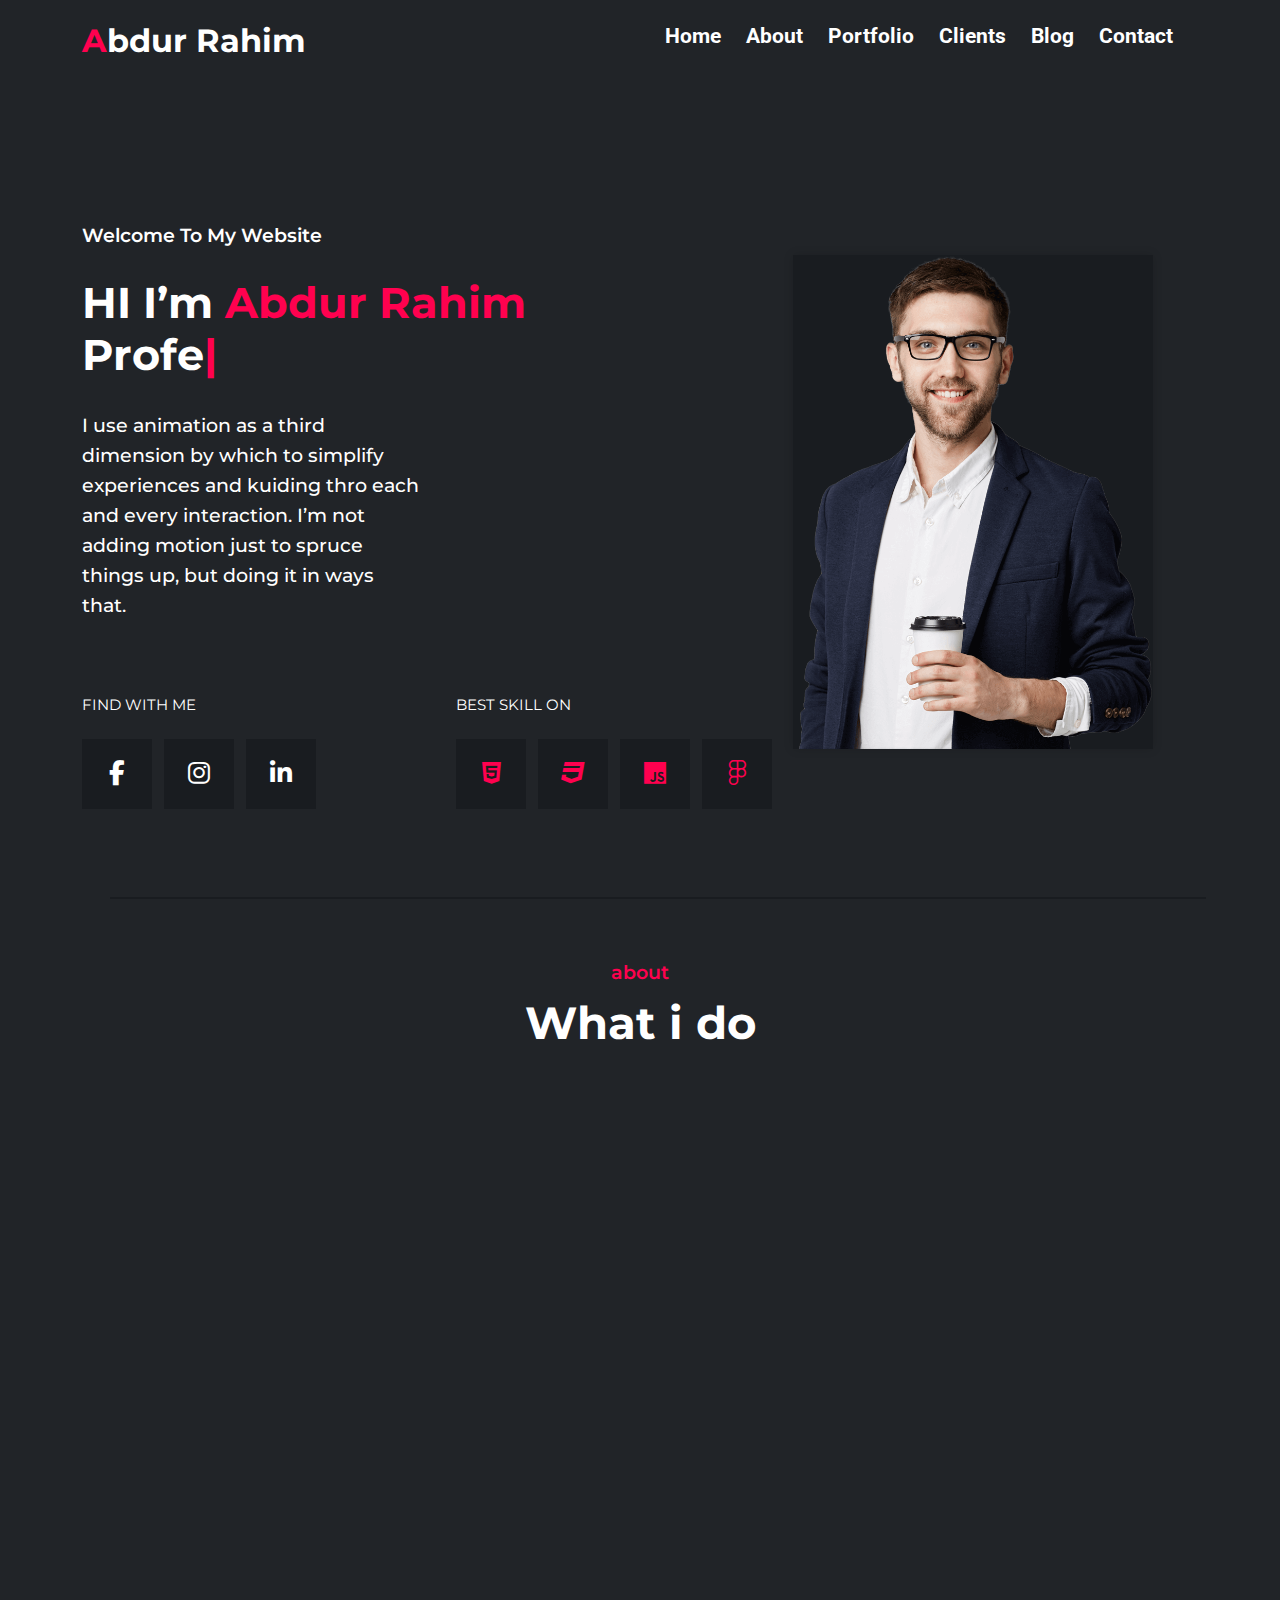
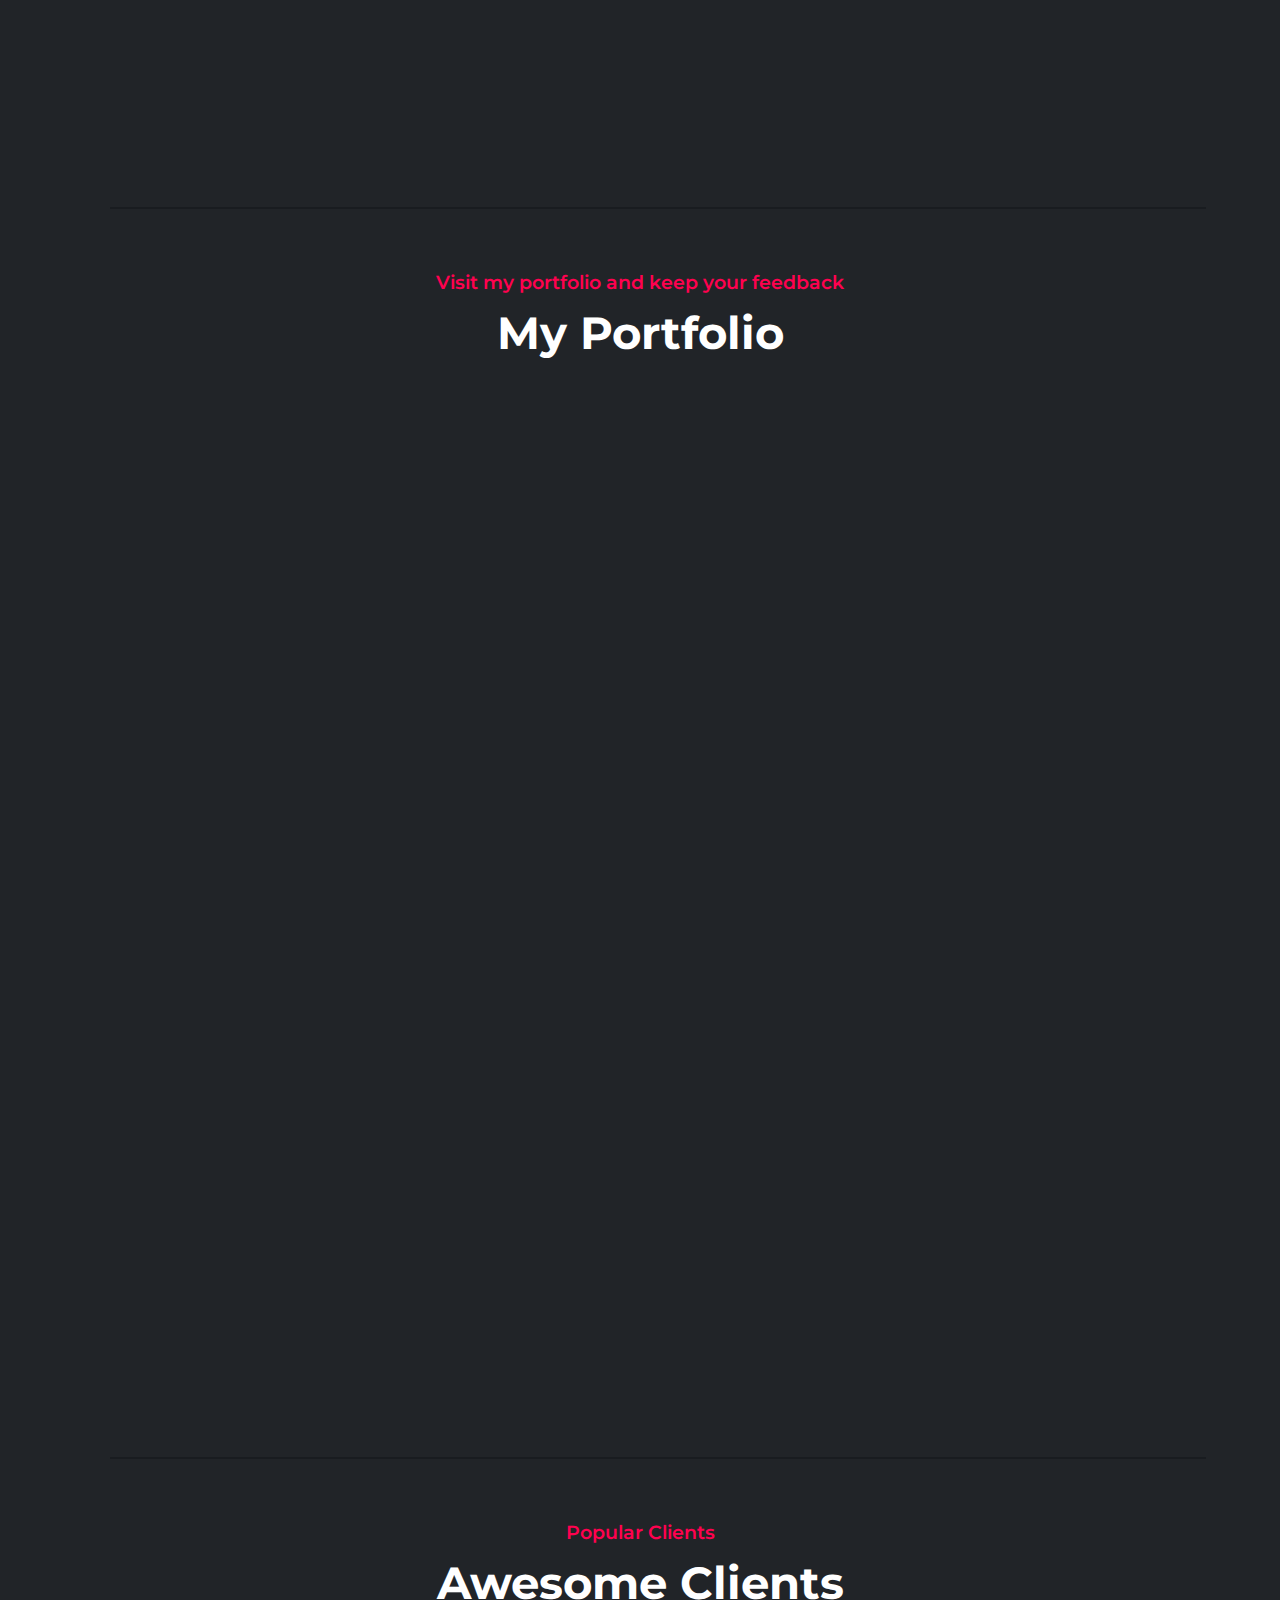
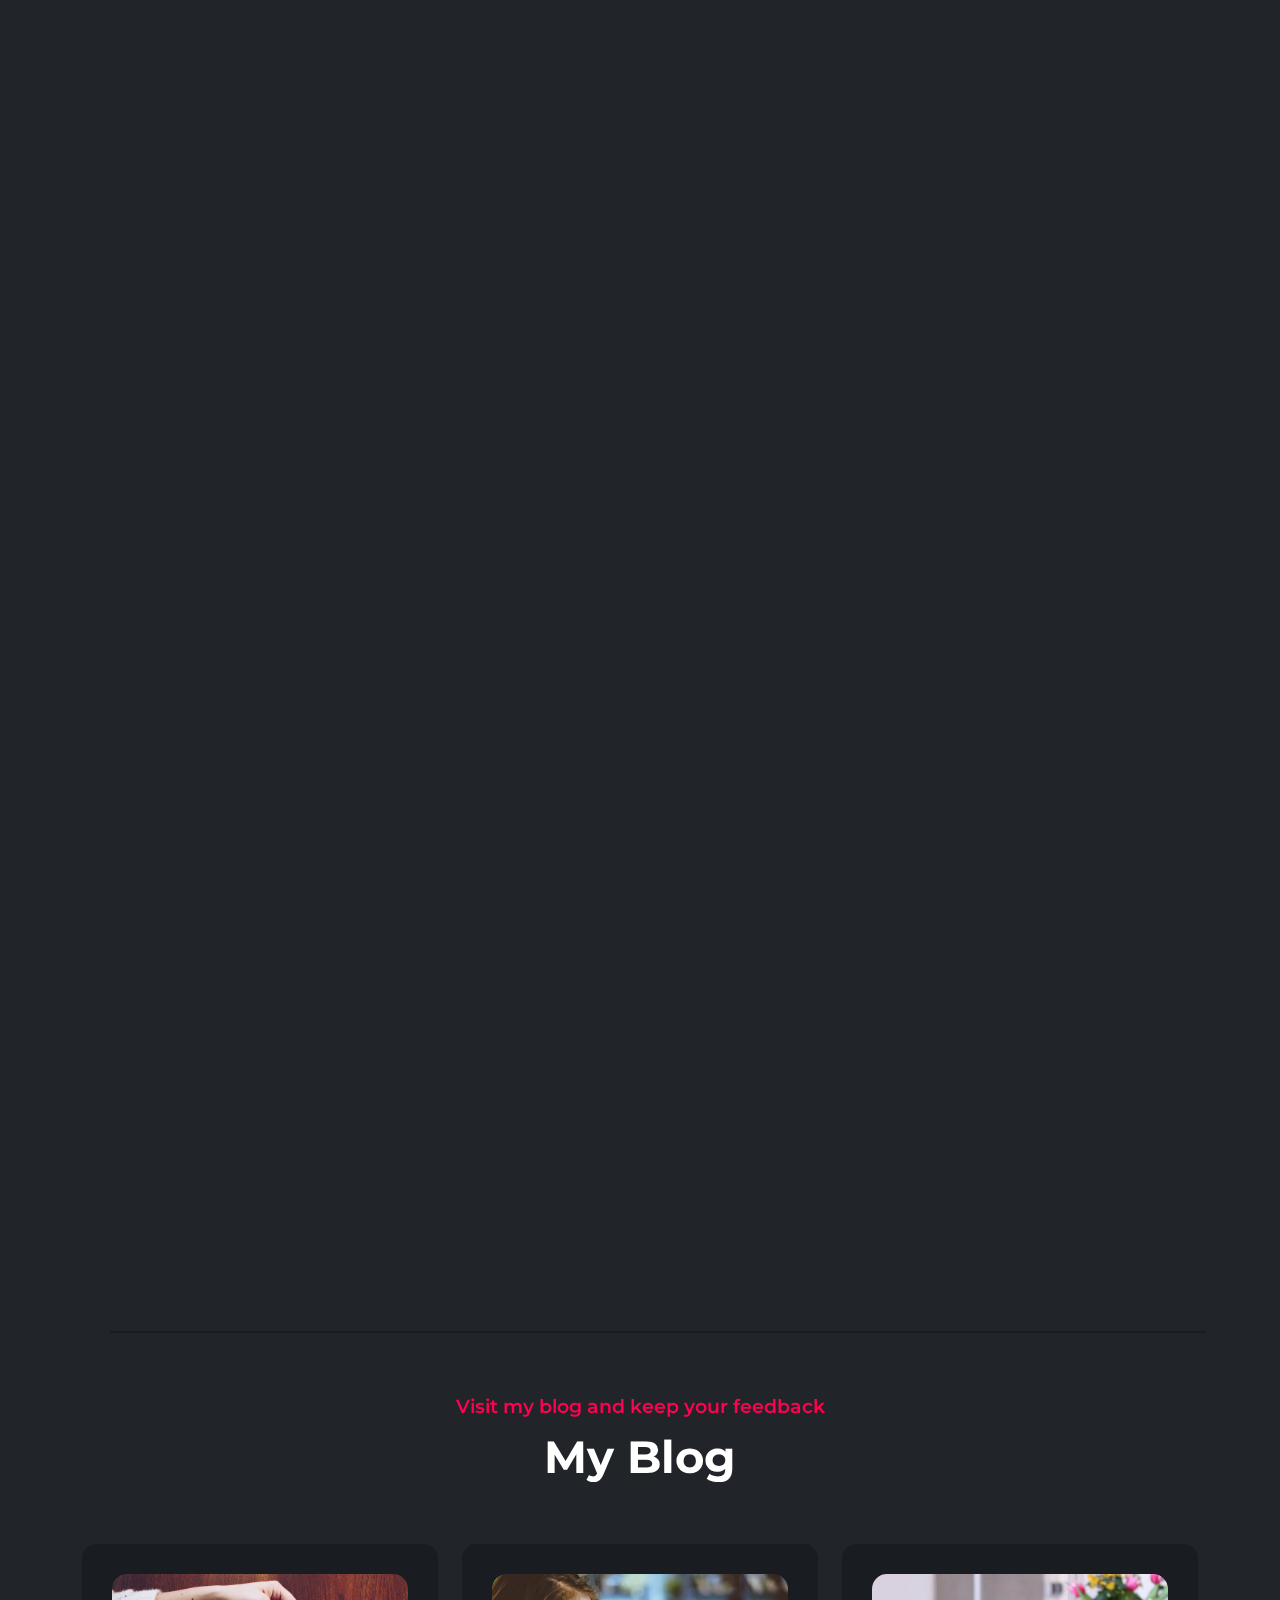
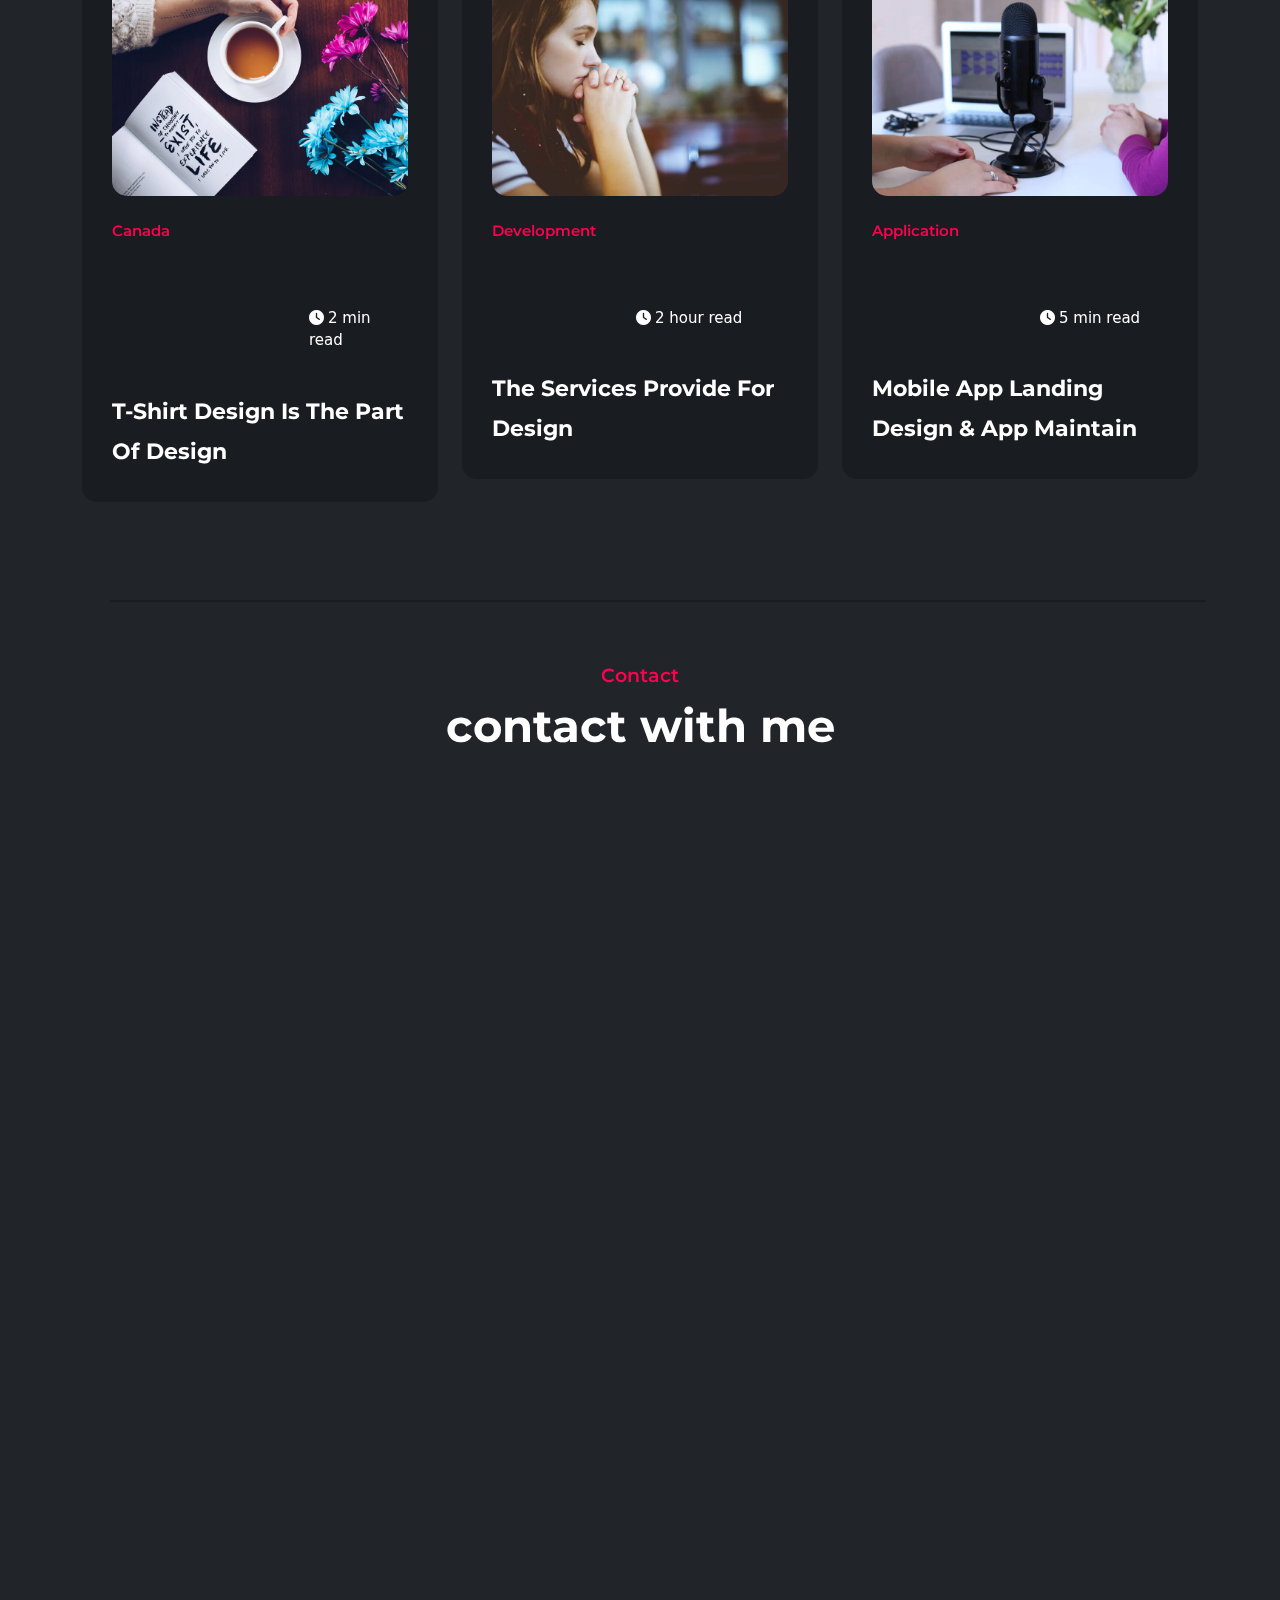
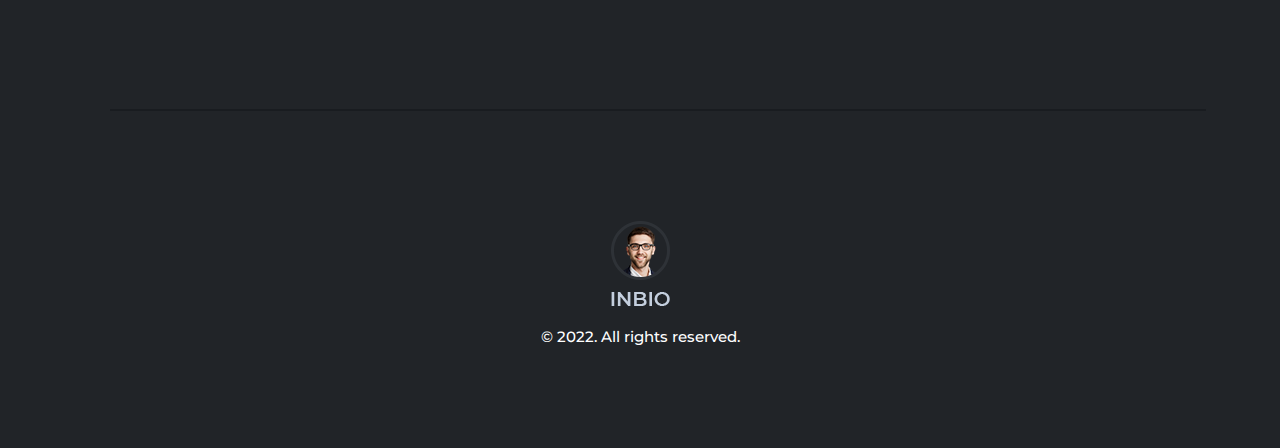
==== commit 02517370: "plagin open & multi page" ====
--- a/index.html
+++ b/index.html
@@ -16,6 +16,14 @@
     <link rel="stylesheet" href="https://cdnjs.cloudflare.com/ajax/libs/font-awesome/6.1.1/css/all.min.css">
     <!-- fontawesome ends -->
 
+    <!-- popup plugin starts -->
+    <link rel="stylesheet" href="css/venobox.min.css">
+    <!-- popup plugin ends -->
+
+    <!-- animaated plugin starts -->
+    <link rel="stylesheet" href="css/aos.css">
+    <!-- animaated plugin ends -->
+
     <!-- bootstrap starts -->
     <link rel="stylesheet" href="css/bootstrap.min.css">
     <!-- bootstrap ends -->
@@ -42,30 +50,30 @@
                 <span class="fa fa-bars navbar-icon"></span>
             </button>
             <div class="collapse navbar-collapse" id="navbarSupportedContent">
-                <ul class="navbar-nav ms-auto mb-2 mb-lg-0 text-md-center text-sm-center">
-                    <li class="nav-item">
-                        <a class="nav-link active robo-bold fs-21 text-capitalize text-white p-0" aria-current="page"
-                            href="#">Home</a>
-                    </li>
-                    <li class="nav-item">
-                        <a class="nav-link active robo-bold fs-21 text-capitalize text-white p-0" aria-current="page"
-                            href="#">about</a>
-                    </li>
-                    <li class="nav-item">
-                        <a class="nav-link active robo-bold fs-21 text-capitalize text-white p-0" aria-current="page"
-                            href="#">portfolio</a>
-                    </li>
-                    <li class="nav-item">
-                        <a class="nav-link active robo-bold fs-21 text-capitalize text-white p-0" aria-current="page"
-                            href="#">clients</a>
-                    </li>
-                    <li class="nav-item">
-                        <a class="nav-link active robo-bold fs-21 text-capitalize text-white p-0" aria-current="page"
-                            href="#">blog</a>
-                    </li>
-                    <li class="nav-item">
-                        <a class="nav-link active robo-bold fs-21 text-capitalize text-white p-0" aria-current="page"
-                            href="#">contact</a>
+                <ul class="navbar-nav ms-auto mb-2 mb-lg-0 text-center">
+                    <li class="nav-item">
+                        <a class="nav-link active robo-bold fs-21 text-capitalize text-white p-0" aria-current="page"
+                            href="index.html">Home</a>
+                    </li>
+                    <li class="nav-item">
+                        <a class="nav-link active robo-bold fs-21 text-capitalize text-white p-0" aria-current="page"
+                            href="about.html">about</a>
+                    </li>
+                    <li class="nav-item">
+                        <a class="nav-link active robo-bold fs-21 text-capitalize text-white p-0" aria-current="page"
+                            href="portfolio.html">portfolio</a>
+                    </li>
+                    <li class="nav-item">
+                        <a class="nav-link active robo-bold fs-21 text-capitalize text-white p-0" aria-current="page"
+                            href="client.html">clients</a>
+                    </li>
+                    <li class="nav-item">
+                        <a class="nav-link active robo-bold fs-21 text-capitalize text-white p-0" aria-current="page"
+                            href="blog.html">blog</a>
+                    </li>
+                    <li class="nav-item">
+                        <a class="nav-link active robo-bold fs-21 text-capitalize text-white p-0" aria-current="page"
+                            href="contact.html">contact</a>
                     </li>
                 </ul>
             </div>
@@ -83,7 +91,7 @@
                         <p class="mb-0 ps-0 banner-head mos-semi fs-19 text-white text-capitalize">welcome to my website
                         </p>
                         <h5 class="mb-0 fs-43 mos-bold text-capitalize text-white">HI I’m <span class="brand">Abdur
-                                Rahim</span> professional web designa</h5>
+                                Rahim</span><br><span class="type"></span></h5>
                         <p class="mb-0 ps-0 banner-para mos-med fs-19 text-white">I use animation as a third dimension
                             by which to simplify experiences and kuiding thro each and every interaction. I’m not adding
                             motion just to spruce things up, but doing it in ways that.</p>
@@ -96,7 +104,7 @@
                                     <li><a href="#"><i class="fab fa-linkedin-in text-white"></i></a></li>               
                                 </ul>
                             </div>
-                            <div class="banner-icon">
+                            <div class="banner-icon d-none d-sm-block">
                                 <h6 class="mb-0 mos-reg fs-15 text-white text-capitalize">BEST SKILL ON</h6>
                                 <ul class="mb-0 ps-0 d-flex">
                                     <li><i class="fa-brands fa-html5 brand"></i></li>
@@ -110,7 +118,7 @@
                 </div>
 
                 <div class="col-lg-5 col-md-5">
-                    <div class="banner-img ms-auto me-sm-auto">
+                    <div class="banner-img ms-auto me-sm-auto me-auto">
                         <img src="images/banner-01.png" alt="">
                     </div>
                 </div>
@@ -127,20 +135,20 @@
             <h6 class="mb-0 head mos-bold fs-45 text-white text-sm-center">What i do</h6>
             <div class="row">
                 <div class="col-lg-4 col-md-6 col-sm-6">
-                    <div class="about-item bg-color2">
+                    <div class="about-item bg-color2" data-aos="fade-right">
                         <i class="fa-solid fa-bars brand fs-43"></i>
                         <h6 class="mb-0 item-head mos-bold fs-22 text-capitalize text-white">Business Stratagy</h6>
                         <p class="mb-0 mos-semi fs-15 text-white item-para">I throw myself down among the tall grass by the stream aslie close to the earth.</p>
                     </div>
                 </div>
                 <div class="col-lg-4 col-md-6 col-sm-6">
-                    <div class="about-item bg-color2">
-                        <i class="fa-brands fa-app-store-ios brand fs-45"></i>
+                    <div class="about-item bg-color2" data-aos="fade-down">
+                        <i class="fa-brands fa-app-store-ios brand fs-45" ></i>
                         <h6 class="mb-0 item-head mos-bold fs-22 text-capitalize text-white">App Development</h6>
                         <p class="mb-0 mos-semi fs-15 text-white item-para">I throw myself down among the tall grass by the stream aslie close to the earth.</p>
                     </div>
                 </div>
-                <div class="col-lg-4 col-md-6 col-sm-6">
+                <div class="col-lg-4 col-md-6 col-sm-6" data-aos="fade-left">
                     <div class="about-item bg-color2">
                         <i class="fa-solid fa-book-open-reader brand fs-45"></i>
                         <h6 class="mb-0 item-head mos-bold fs-22 text-capitalize text-white">Web design</h6>
@@ -148,21 +156,21 @@
                     </div>
                 </div>
                 <div class="col-lg-4 col-md-6 col-sm-6">
-                    <div class="about-item bg-color2">
+                    <div class="about-item bg-color2" data-aos="fade-up-right">
                         <i class="fa-solid fa-mobile-button brand fs-45"></i>
                         <h6 class="mb-0 item-head mos-bold fs-22 text-capitalize text-white">MObile App</h6>
                         <p class="mb-0 mos-semi fs-15 text-white item-para">I throw myself down among the tall grass by the stream aslie close to the earth.</p>
                     </div>
                 </div>
                 <div class="col-lg-4 col-md-6 col-sm-6">
-                    <div class="about-item bg-color2">
+                    <div class="about-item bg-color2" data-aos="fade-up">
                         <i class="fa-solid fa-laptop-code brand fs-45"></i>
                         <h6 class="mb-0 item-head mos-bold fs-22 text-capitalize text-white">web Development</h6>
                         <p class="mb-0 mos-semi fs-15 text-white item-para">I throw myself down among the tall grass by the stream aslie close to the earth.</p>
                     </div>
                 </div>
                 <div class="col-lg-4 col-md-6 col-sm-6">
-                    <div class="about-item bg-color2">
+                    <div class="about-item bg-color2" data-aos="fade-up-left">
                         <i class="fa-solid fa-people-group brand fs-45"></i>
                         <h6 class="mb-0 item-head mos-bold fs-22 text-capitalize text-white">digital marketing</h6>
                         <p class="mb-0 mos-semi fs-15 text-white item-para">I throw myself down among the tall grass by the stream aslie close to the earth.</p>
@@ -180,48 +188,60 @@
             <h6 class="mb-0 head mos-bold fs-45 text-white text-center">My Portfolio</h6>
             <div class="row">
                 <div class="col-lg-4 col-md-6">
-                    <div class="portfolio-item bg-color2">
-                        <img src="images/porfilio-2.png" alt="portfolio-img">
-                        <span class="por-left brand mos-semi fs-15 d-inline-block">portfolio</span>
-                        <span class="por-right d-inline-block text-white fs-15"><i class="fa-solid fa-heart me-2"></i>500</span>
-                        <h5 class="mb-0 mos-bold fs-22 text-white text-capitalize">The service like personal website</h5>
-                    </div>
-                </div>
-                <div class="col-lg-4 col-md-6">
-                    <div class="portfolio-item bg-color2">
-                        <img src="images/mogo.png" alt="portfolio-img">
-                        <span class="por-left brand mos-semi fs-15 d-inline-block">portfolio</span>
-                        <span class="por-right d-inline-block text-white fs-15"><i class="fa-solid fa-heart me-2"></i>500</span>
-                        <h5 class="mb-0 mos-bold fs-22 text-white text-capitalize">The service like personal website</h5>
-                    </div>
-                </div>
-                <div class="col-lg-4 col-md-6">
-                    <div class="portfolio-item bg-color2">
-                        <img src="images/bird.png" alt="portfolio-img">
-                        <span class="por-left brand mos-semi fs-15 d-inline-block">portfolio</span>
-                        <span class="por-right d-inline-block text-white fs-15"><i class="fa-solid fa-heart me-2"></i>500</span>
-                        <h5 class="mb-0 mos-bold fs-22 text-white text-capitalize">The service like personal website</h5>
-                    </div>
-                </div>
-                <div class="col-lg-4 col-md-6">
-                    <div class="portfolio-item bg-color2">
-                        <img src="images/portflo.png" alt="portfolio-img">
-                        <span class="por-left brand mos-semi fs-15 d-inline-block">portfolio</span>
-                        <span class="por-right d-inline-block text-white fs-15"><i class="fa-solid fa-heart me-2"></i>500</span>
-                        <h5 class="mb-0 mos-bold fs-22 text-white text-capitalize">The service like personal website</h5>
-                    </div>
-                </div>
-                <div class="col-lg-4 col-md-6">
-                    <div class="portfolio-item bg-color2">
-                        <img src="images/produstry.png" alt="portfolio-img">
-                        <span class="por-left brand mos-semi fs-15 d-inline-block">portfolio</span>
-                        <span class="por-right d-inline-block text-white fs-15"><i class="fa-solid fa-heart me-2"></i>500</span>
-                        <h5 class="mb-0 mos-bold fs-22 text-white text-capitalize">The service like personal website</h5>
-                    </div>
-                </div>
-                <div class="col-lg-4 col-md-6">
-                    <div class="portfolio-item bg-color2">
-                        <img src="images/gym.png" alt="portfolio-img">
+                    <div class="portfolio-item bg-color2" data-aos="zoom-out">
+                        <a class="portfolio-link" href="https://kazi-abdur-rahim.github.io/project-one/" data-vbtype="iframe">
+                            <img src="images/porfilio-2.png" alt="portfolio-img">
+                        </a>                     
+                        <span class="por-left brand mos-semi fs-15 d-inline-block">portfolio</span>
+                        <span class="por-right d-inline-block text-white fs-15"><i class="fa-solid fa-heart me-2"></i>500</span>
+                        <h5 class="mb-0 mos-bold fs-22 text-white text-capitalize">The service like personal website</h5>
+                    </div>
+                </div>
+                <div class="col-lg-4 col-md-6">
+                    <div class="portfolio-item bg-color2" data-aos="zoom-out">
+                        <a class="portfolio-link" href="https://kazi-abdur-rahim.github.io/project-two/" data-vbtype="iframe">
+                            <img src="images/mogo.png" alt="portfolio-img">
+                        </a>
+                        <span class="por-left brand mos-semi fs-15 d-inline-block">portfolio</span>
+                        <span class="por-right d-inline-block text-white fs-15"><i class="fa-solid fa-heart me-2"></i>500</span>
+                        <h5 class="mb-0 mos-bold fs-22 text-white text-capitalize">The service like personal website</h5>
+                    </div>
+                </div>
+                <div class="col-lg-4 col-md-6">
+                    <div class="portfolio-item bg-color2" data-aos="zoom-out">
+                        <a class="portfolio-link" href="https://kazi-abdur-rahim.github.io/psd-project-four/" data-vbtype="iframe">
+                            <img src="images/bird.png" alt="portfolio-img">
+                        </a>
+                        <span class="por-left brand mos-semi fs-15 d-inline-block">portfolio</span>
+                        <span class="por-right d-inline-block text-white fs-15"><i class="fa-solid fa-heart me-2"></i>500</span>
+                        <h5 class="mb-0 mos-bold fs-22 text-white text-capitalize">The service like personal website</h5>
+                    </div>
+                </div>
+                <div class="col-lg-4 col-md-6">
+                    <div class="portfolio-item bg-color2" data-aos="zoom-in">
+                        <a class="portfolio-link" href="https://kazi-abdur-rahim.github.io/javascript-plugin-add-project/" data-vbtype="iframe">
+                            <img src="images/portflo.png" alt="portfolio-img">
+                        </a>
+                        <span class="por-left brand mos-semi fs-15 d-inline-block">portfolio</span>
+                        <span class="por-right d-inline-block text-white fs-15"><i class="fa-solid fa-heart me-2"></i>500</span>
+                        <h5 class="mb-0 mos-bold fs-22 text-white text-capitalize">The service like personal website</h5>
+                    </div>
+                </div>
+                <div class="col-lg-4 col-md-6">
+                    <div class="portfolio-item bg-color2" data-aos="zoom-in">
+                        <a class="portfolio-link" href="https://kazi-abdur-rahim.github.io/produstry/" data-vbtype="iframe">
+                            <img src="images/produstry.png" alt="portfolio-img">
+                        </a>
+                        <span class="por-left brand mos-semi fs-15 d-inline-block">portfolio</span>
+                        <span class="por-right d-inline-block text-white fs-15"><i class="fa-solid fa-heart me-2"></i>500</span>
+                        <h5 class="mb-0 mos-bold fs-22 text-white text-capitalize">The service like personal website</h5>
+                    </div>
+                </div>
+                <div class="col-lg-4 col-md-6">
+                    <div class="portfolio-item bg-color2" data-aos="zoom-in">
+                        <a class="portfolio-link" href="https://kazi-abdur-rahim.github.io/gymnesium/" data-vbtype="iframe">
+                            <img src="images/gym.png" alt="portfolio-img">
+                        </a>
                         <span class="por-left brand mos-semi fs-15 d-inline-block">portfolio</span>
                         <span class="por-right d-inline-block text-white fs-15"><i class="fa-solid fa-heart me-2"></i>500</span>
                         <h5 class="mb-0 mos-bold fs-22 text-white text-capitalize">The service like personal website</h5>
@@ -239,7 +259,7 @@
             <h6 class="mb-0 head mos-bold fs-45 text-white text-sm-center">Awesome Clients</h6>
             <div class="row">
                 <div class="col-lg-4 col-md-3">
-                    <div class="client-work text-center">
+                    <div class="client-work text-center" data-aos="flip-left">
                         <ul class="mb-0 ps-0 client-list bg-color1">
                             <li class="text-white mos-bold fs-21 text-capitalize">javascript</li>
                             <li class="text-white mos-bold fs-21 text-capitalize active">produce design</li>
@@ -250,8 +270,8 @@
                         </ul>
                     </div>
                 </div>
-                <div class="col-lg-8 col-md-9">
-                    <div class="client-brand d-flex flex-wrap justify-content-between justify-content-md-between">
+                <div class="col-lg-8 col-md-9 col-12">
+                    <div class="client-brand d-flex flex-wrap justify-content-md-between justify-content-center" data-aos="flip-right">
                         <div class="client-item text-center bg-color1">
                             <img src="images/client1.png" class="img-fluid" alt="client-logo">
                             <h6 class="mb-0 mos-semi text-white fs-19 text-capitalize">John Due</h6>
@@ -338,15 +358,15 @@
             <h6 class="mb-0 head mos-bold fs-45 text-white text-center">contact with me</h6>
             <div class="row">
                 <div class="col-lg-5">
-                    <div class="contact-text bg-color1">
+                    <div class="contact-text bg-color1" data-aos="zoom-in-right">
                         <img src="images/contact1.png" alt="contact-image">
                         <h5 class="mb-0 mos-bold fs-32 text-capitalize text-white">Nevine Acotanza</h5>
                         <h6 class="mb-0 mos-reg fs-26 text-capitalize text-white">Chief Operating Officer</h6>
                         <p class="mb-0 mos-semi fs-19 text-white">I am available for freelance work. Connect with me via and call in to my account. </p>
-                        <span class="mos-light fs-19 text-white">Phone:+01234567890 </span><br>
-                        <span class="mos-light fs-19 text-white">Email:admin@example.com</span>
+                        <span class="mos-light fs-19 text-white contact-me">Phone:+01234567890 </span><br>
+                        <span class="mos-light fs-19 text-white contact-me">Email:admin@example.com</span>
                         <div class="contact-icon ">
-                            <h6 class="mb-0 mos-reg fs-15 text-white text-capitalize">FIND WITH ME</h6>
+                            <h6 class="mb-0 mos-reg fs-15 text-white text-capitalize icon-head">FIND WITH ME</h6>
                             <ul class="mb-0 ps-0 d-flex ">
                                 <li><a href="#"><i class="fab fa-facebook-f text-white"></i></a></li>
                                 <li><a href="#"><i class="fab fa-instagram text-white"></i></a></li>
@@ -356,7 +376,7 @@
                     </div>
                 </div>
                 <div class="col-lg-7">
-                    <div class="contact-input">
+                    <div class="contact-input" data-aos="zoom-in-left">
                         <label for="name" class="text-white mos-med fs-19 text-white text-capitalize">fast name <br> <input class=" fast-one fast-input" type="text" id="name" placeholder="fast name"></label>
                         <label for="last" class="text-white mos-med fs-19 text-white text-capitalize">last name <br> <input class="fast-one " type="text" id="last" placeholder="last name"></label>
                         <label  for="subject" class="text-white mos-med fs-19 text-white text-capitalize subject">subject <br> <input class="fast-one subject" type="text" id="subject" placeholder="subject"></label>
@@ -383,8 +403,17 @@
         </div>
     </footer>
     <!-- footer ends -->
+  
+    <!-- bottom to top button starts  -->
+    <div class="scroll-top">
+        <i class="fas fa-caret-up"></i>
+    </div>
+    <!-- bottom to top button ends  -->
 
     <script src="js/jquery-2.2.4.min.js"></script>
+    <script src="js/venobox.min.js"></script>
+    <script src="js/aos.js"></script>
+    <script src="js/typed.min.js"></script>
     <script src="js/bootstrap.bundle.min.js"></script>
     <script src="js/custom.js"></script>
 
--- a/css/style.css
+++ b/css/style.css
@@ -164,6 +164,15 @@
     padding: 17px 0 !important;
 }
 
+.nav-fix{
+    background: var(--bg-color2);
+    position: fixed;
+    top: 0px;
+    left: 0px;
+    width: 100%;
+    z-index: 99999;
+}
+
 .navbar .navbar-nav .nav-item .nav-link{
     margin-right: 25px;
     padding-bottom: 8px !important;
@@ -211,13 +220,17 @@
     padding-top: 140px;
 }
 
-#banner .banner-text h5{
-    padding-top: 30px;
-    width: 80%;
+#banner .banner-text h5 {
+	position: absolute;
+	top: 195px;
+}
+
+#banner .banner-text h5 .typed-cursor{
+    color: var(--brand);
 }
 
 #banner .banner-text .banner-para {
-	padding-top: 25px;
+	padding-top: 160px;
 	line-height: 30px;
 	padding-right: 303px;
 }
@@ -697,4 +710,39 @@
 
 /*=================
     footer ends
-===================*/+===================*/
+.scroll-top{
+    width: 32px;
+    line-height: 32px;
+    background: var(--brand);
+    position: fixed;
+    right: 25px;
+    bottom: 40px;
+    display: none;
+    text-align: center;
+    border-radius: 50%;
+    color: #ffff;
+    cursor: pointer;
+    animation: up-down linear infinite alternate 2s;
+}
+
+@keyframes up-down{
+    0%{
+        bottom: 10px;
+    }
+
+    50%{
+        bottom: 25px;
+    }
+
+    100%{
+        bottom: 40px;
+    }
+}
+
+.scroll-top i{
+    font-size: 18px;
+    margin-top: 6px;
+}
+/*============================== 
+    bottom to top button ends--- a/css/responsive.css
+++ b/css/responsive.css
@@ -411,42 +411,318 @@
     }
     /*================ blog ends================== */
 
-        /*================ contact starts================== */
-        #contact span{
-            font-size: 17px;
-        }
-    
-        #contact .head{
-            font-size: 35px;
-        }
-    
-        #contact .contact-text h5 {
-            padding-top: 28px;
-            font-size: 30px;
-        }
-    
-        #contact .contact-text h6 {
-            padding-top: 10px;
-            font-size: 20px;
-        }
-    
-        #contact .contact-input .fast-one {
-            width: 218px;
-        }
-    
-        #contact .contact-input .subject{
-            width: 100%;
-        }
-      
-        #contact::after {
-            left: 41px;
-        }
-        /*================ contact ends================== */
-
-        /*================ footer starts================== */
-        #footer .footer-content {
-            padding: 70px 0;
-        }
-        /*================ footer ends================== */
+    /*================ contact starts================== */
+    #contact span{
+        font-size: 17px;
+    }
+
+    #contact .head{
+        font-size: 35px;
+    }
+
+    #contact .contact-text h5 {
+        padding-top: 28px;
+        font-size: 30px;
+    }
+
+    #contact .contact-text h6 {
+        padding-top: 10px;
+        font-size: 20px;
+    }
+
+    #contact .contact-input .fast-one {
+        width: 218px;
+    }
+
+    #contact .contact-input .subject{
+        width: 100%;
+    }
+    
+    #contact::after {
+        left: 41px;
+    }
+    /*================ contact ends================== */
+
+    /*================ footer starts================== */
+    #footer .footer-content {
+        padding: 70px 0;
+    }
+    /*================ footer ends================== */
 }
-/* Small ends */+/* Small ends */
+
+/* extra small starts */
+@media (max-width: 576px){
+            
+    /*================ nav starts================== */
+    .navbar-light .navbar-brand{
+        font-size: 25px;
+    }
+
+    .navbar .navbar-toggler{
+        border-color:#fff ;
+    }
+
+    .navbar .navbar-toggler:focus{
+        box-shadow: none;
+        outline: none;
+    }
+
+    .navbar .navbar-toggler .navbar-icon{
+        color: #fff;
+        font-size: 25px;
+        transition: all linear 0.3s;
+    }
+
+    .navbar .navbar-toggler:hover .navbar-icon{
+        color: #FF014F;
+    }
+
+    .navbar .navbar-nav {
+        padding: 15px 0;
+        box-shadow: 0px 0px 3px -1px rgba(255, 255, 255, 0.19);
+        margin-top: 15px;
+    }
+
+    .navbar .navbar-nav .nav-item{
+        margin-top: 15px;
+    }
+
+    .navbar .navbar-nav .nav-item .nav-link{
+        margin-left: 32px;
+    }
+
+    .navbar .navbar-nav .nav-item .nav-link::after {
+        width: 100% ;
+        transform: scale(0);
+    }
+
+    .navbar .navbar-nav .nav-item .nav-link:hover::after {
+        transform: scale(1);
+    }
+    /*================ nav ends================== */
+
+    /*================ banner starts================== */ 
+    #banner .banner-text .banner-head {
+        padding-top: 120px;
+        font-size: 17px;
+    }
+
+    #banner .banner-text h5 {
+        font-size: 23px;
+        line-height: 32px;
+    }
+
+    #banner .banner-text .banner-para {
+        padding-right: 0;
+        font-size: 15px;
+    }
+
+    #banner .banner-img{
+        width: 300px;
+    }
+
+    #banner .banner-text .banner-icon ul li {
+        width: 50px;
+        line-height: 50px;
+        font-size: 18px;
+    }
+
+    #banner .banner-text .banner-icon h6{
+        font-size: 14px;
+    }
+
+    #banner .banner-img {
+        width: 281px;
+        margin-top: 70px;
+    }
+
+    #banner::after {
+        left: 22px;
+    }
+    /*================ banner ends================== */
+
+    /*================ about starts================== */
+    #about span{
+        font-size: 17px;
+        text-align: center;
+    }
+
+    #about .head{
+        font-size: 25px;
+        text-align: center;
+    }
+  
+    #about .about-item {
+        padding: 29px;
+    }
+
+    #about .about-item i{
+        font-size: 35px;
+    }
+
+    #about .about-item .item-head{
+        font-size: 19px;
+    }
+
+    #about .about-item .item-para{
+        font-size: 15px;
+        margin-right: 0;
+    }
+
+    #about::after {
+        left: 22px;
+    }
+
+    /*================ about ends================== */
+         
+    /*================ portfolio starts================== */ 
+    #portfolio span{
+        font-size: 13px;
+        text-align: center;
+    }
+    
+    #portfolio .head{
+        font-size: 25px;
+        text-align: center;
+    }
+
+    #portfolio .portfolio-item .por-right {
+        padding-left: 200px;
+    }
+
+    #portfolio::after {
+        left: 22px;
+    }
+    /*================ portfolio ends================== */ 
+    
+    /*================ client ends================== */
+    #client span{
+        font-size: 13px;
+        text-align: center;
+    }
+
+    #client .head{
+        font-size: 25px;
+        text-align: center;
+    }
+
+    #client .client-work {
+        padding-top: 0;
+        margin-bottom: 50px;
+    }
+
+    #client .client-brand{
+        margin-left: 21px;
+    }
+
+    #client .client-work .client-list li{
+        font-size: 18px;
+    }
+
+    #client .client-brand .client-item {
+        width: 255px;
+    }
+
+    #client .client-brand .client-item h6{
+        font-size: 17px;
+    }
+
+    #client::after {
+        left: 22px;
+    }
+    /*================ client ends================== */
+
+    
+    /*================ blog starts================== */
+    #blog span{
+        font-size: 13px;
+        text-align: center;
+    }
+
+    #blog .head{
+        font-size: 25px;
+        text-align: center;
+    }
+
+    #blog .blog-item .por-left, .por-right {
+        padding-bottom: 16px;
+    }
+
+    #blog .blog-item h5 {
+        line-height: 24px;
+        font-size: 18px;
+    }
+
+    #blog .blog-item .por-right {
+        padding-left: 130px;
+    }
+
+    #blog .blog-item .fast {
+        padding-left: 165px;
+    }
+    
+    #blog::after {
+        left: 22px;
+    }
+    /*================ blog ends================== */
+ 
+    /*================ contact starts================== */
+    #contact span{
+        font-size: 13px;
+        text-align: center;
+    }
+
+    #contact .head{
+        font-size: 25px;
+        text-align: center;
+    }
+
+    #contact .contact-text {
+        padding: 24px 24px;
+    }
+
+    #contact .contact-text h5 {
+        padding-top: 28px;
+        font-size: 25px;
+    }
+
+    #contact .contact-text h6 {
+        padding-top: 10px;
+        font-size: 18px;
+    }
+
+    #contact .contact-text .contact-me{
+        font-size: 16px;
+    }
+
+    #contact .contact-text .contact-icon ul li {
+        width: 50px;
+        line-height: 50px;
+        font-size: 18px;
+    }
+
+    #contact .contact-text .contact-icon .icon-head{
+        font-size: 14px;
+    }
+
+    #contact .contact-input {
+        padding: 31px 18px;
+    }
+    
+    #contact::after {
+        left: 22px;
+    }
+    /*================ contact ends================== */
+    
+    /*================ footer starts================== */
+    #footer .footer-content {
+        padding: 60px 0;
+    }
+
+    #footer .footer-content p{
+        font-size: 14px;
+    }
+    /*================ footer ends================== */
+}
+/* extra small ends */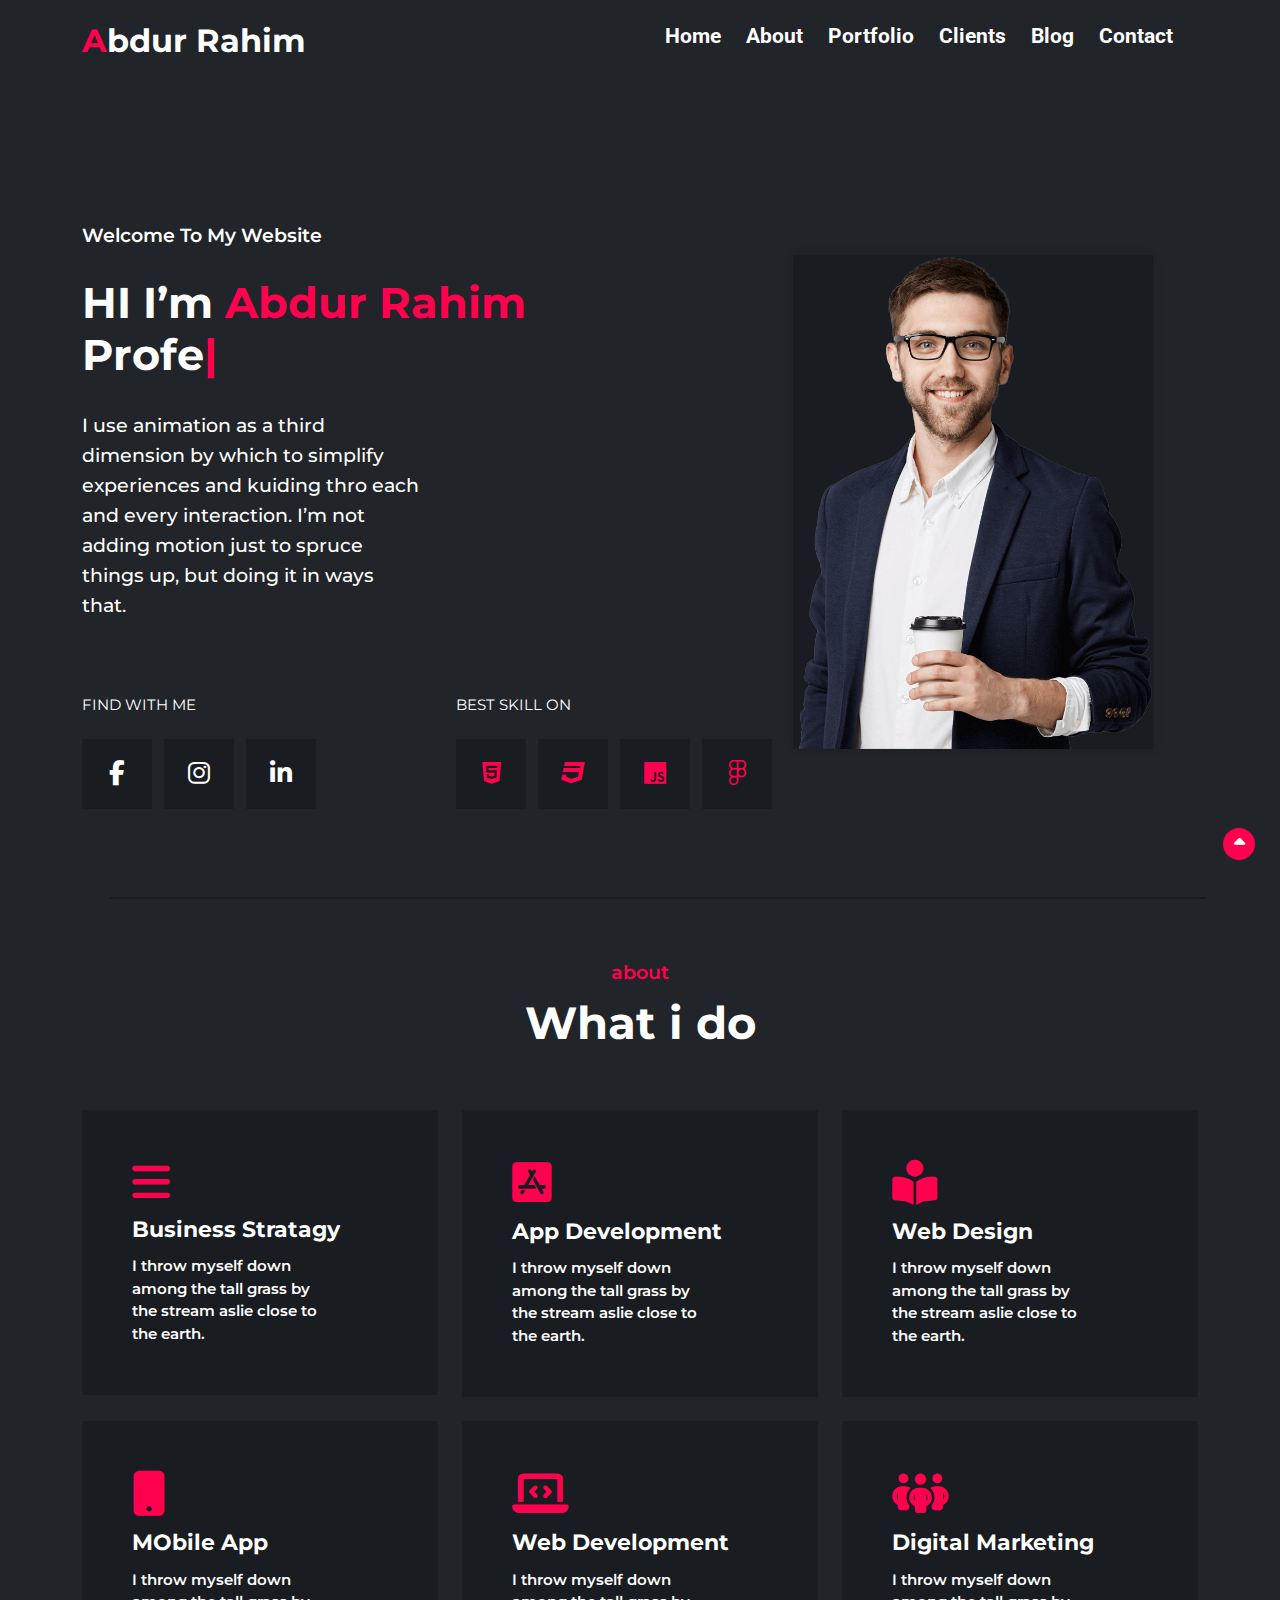
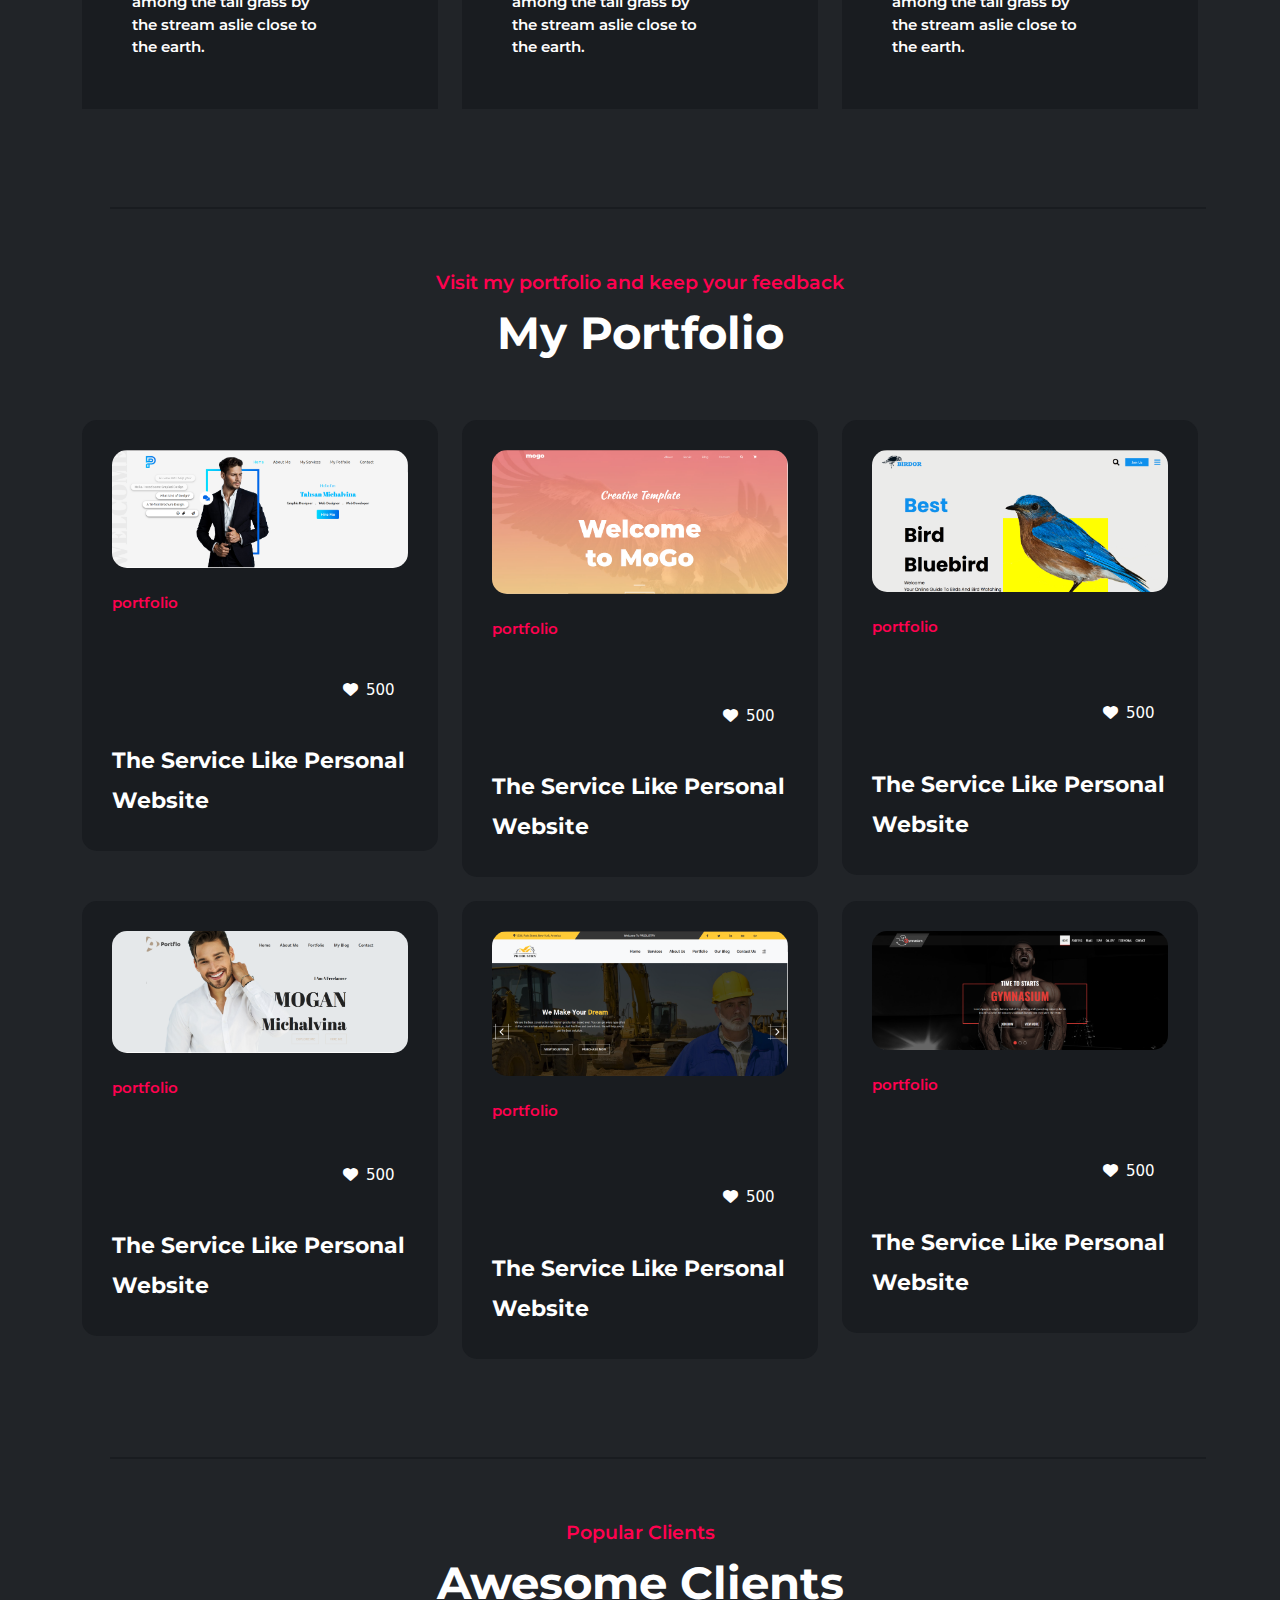
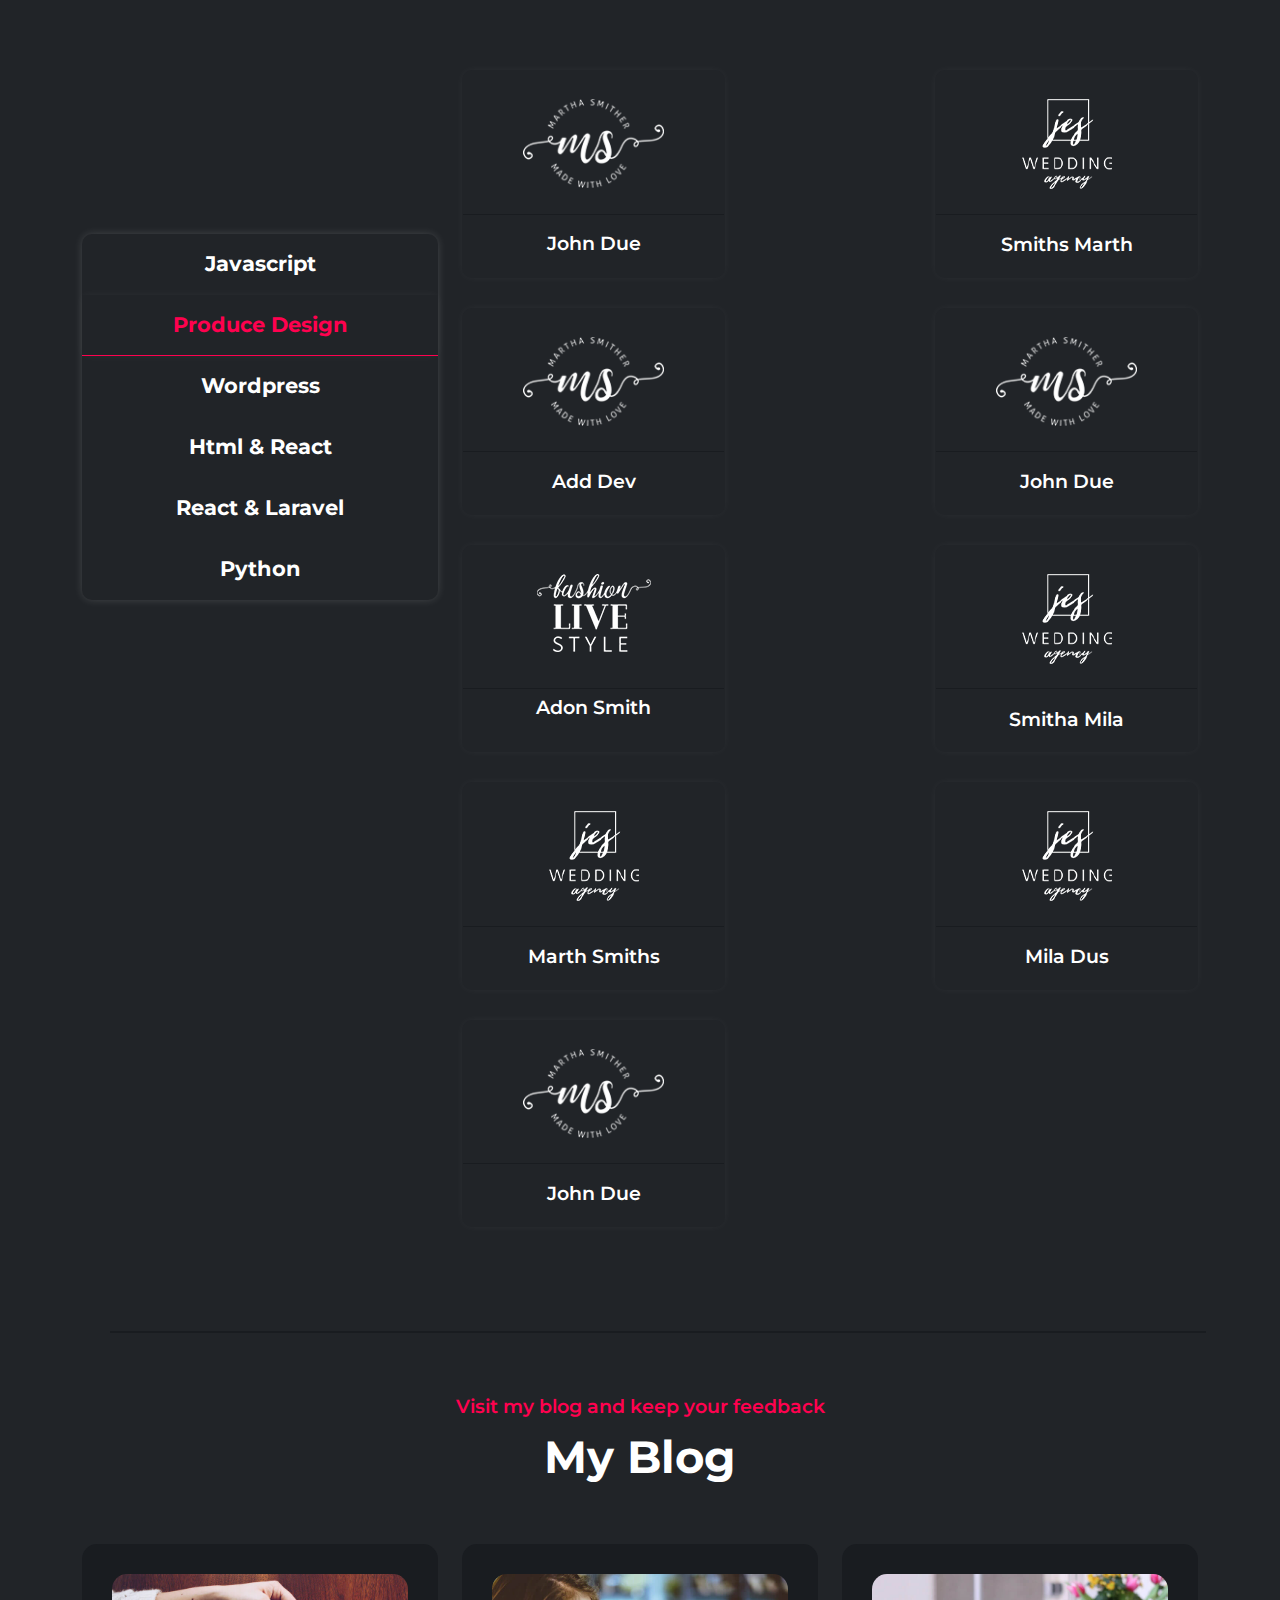
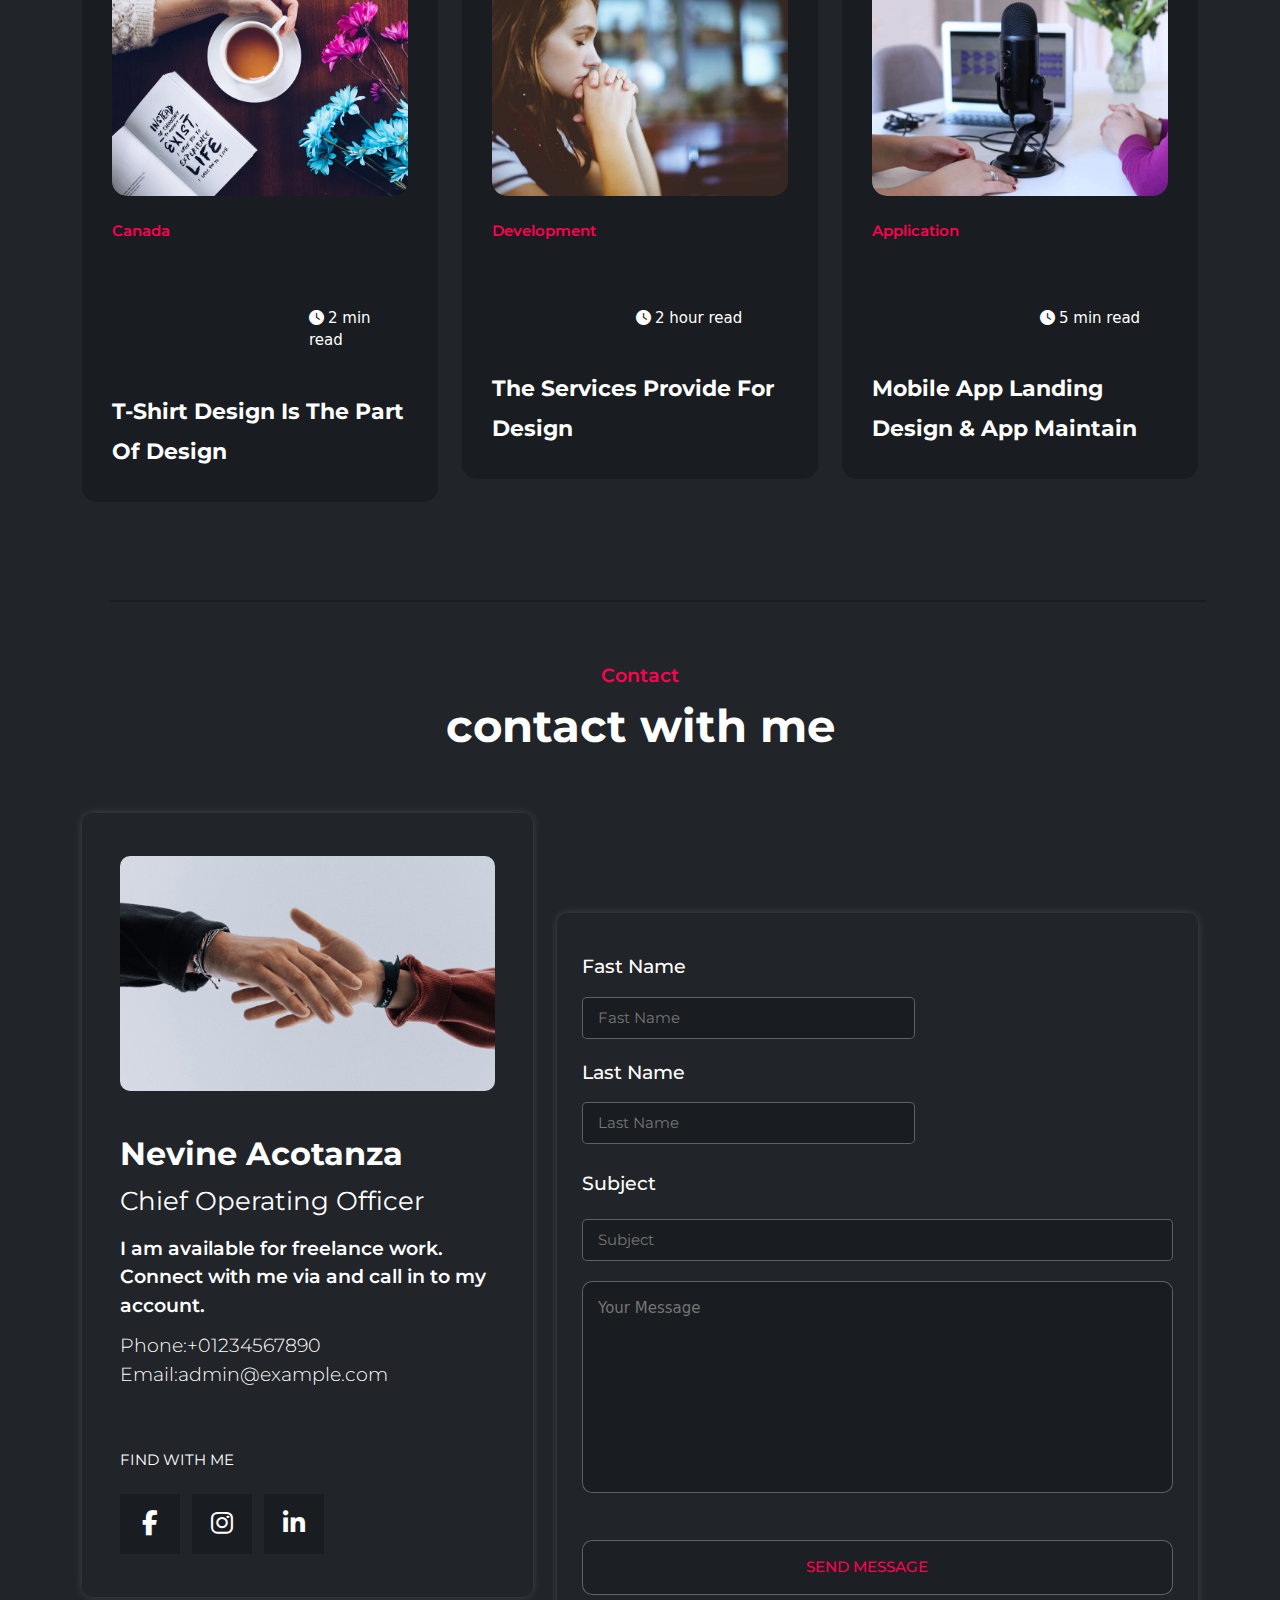
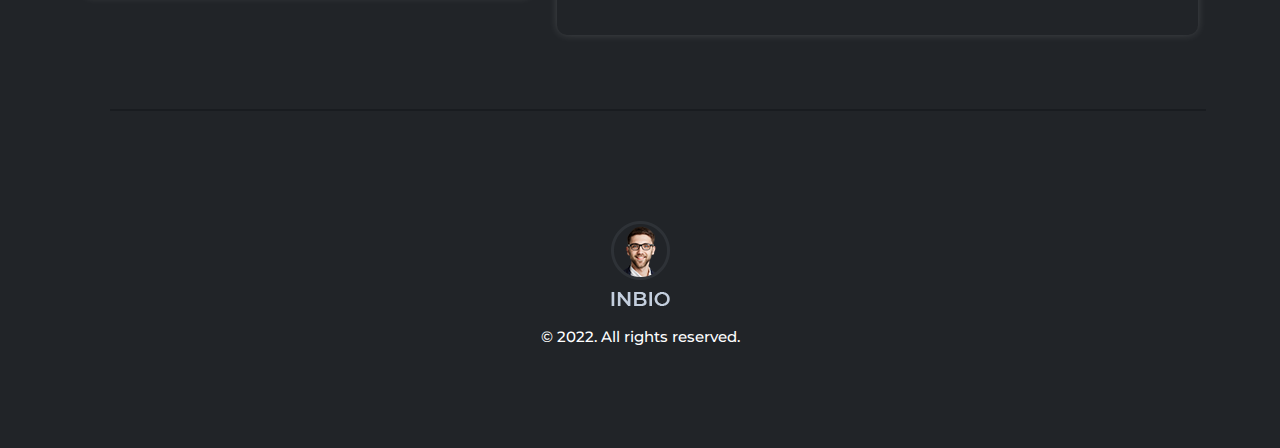
==== commit 6c3caaaf: "aso file this something problam" ====
--- a/index.html
+++ b/index.html
@@ -21,7 +21,7 @@
     <!-- popup plugin ends -->
 
     <!-- animaated plugin starts -->
-    <link rel="stylesheet" href="css/aos.css">
+    <!-- <link rel="stylesheet" href="css/aos.css"> -->
     <!-- animaated plugin ends -->
 
     <!-- bootstrap starts -->
@@ -412,7 +412,7 @@
 
     <script src="js/jquery-2.2.4.min.js"></script>
     <script src="js/venobox.min.js"></script>
-    <script src="js/aos.js"></script>
+    <!-- <script src="js/aos.js"></script> -->
     <script src="js/typed.min.js"></script>
     <script src="js/bootstrap.bundle.min.js"></script>
     <script src="js/custom.js"></script>
--- a/css/style.css
+++ b/css/style.css
@@ -718,7 +718,6 @@
     position: fixed;
     right: 25px;
     bottom: 40px;
-    display: none;
     text-align: center;
     border-radius: 50%;
     color: #ffff;
